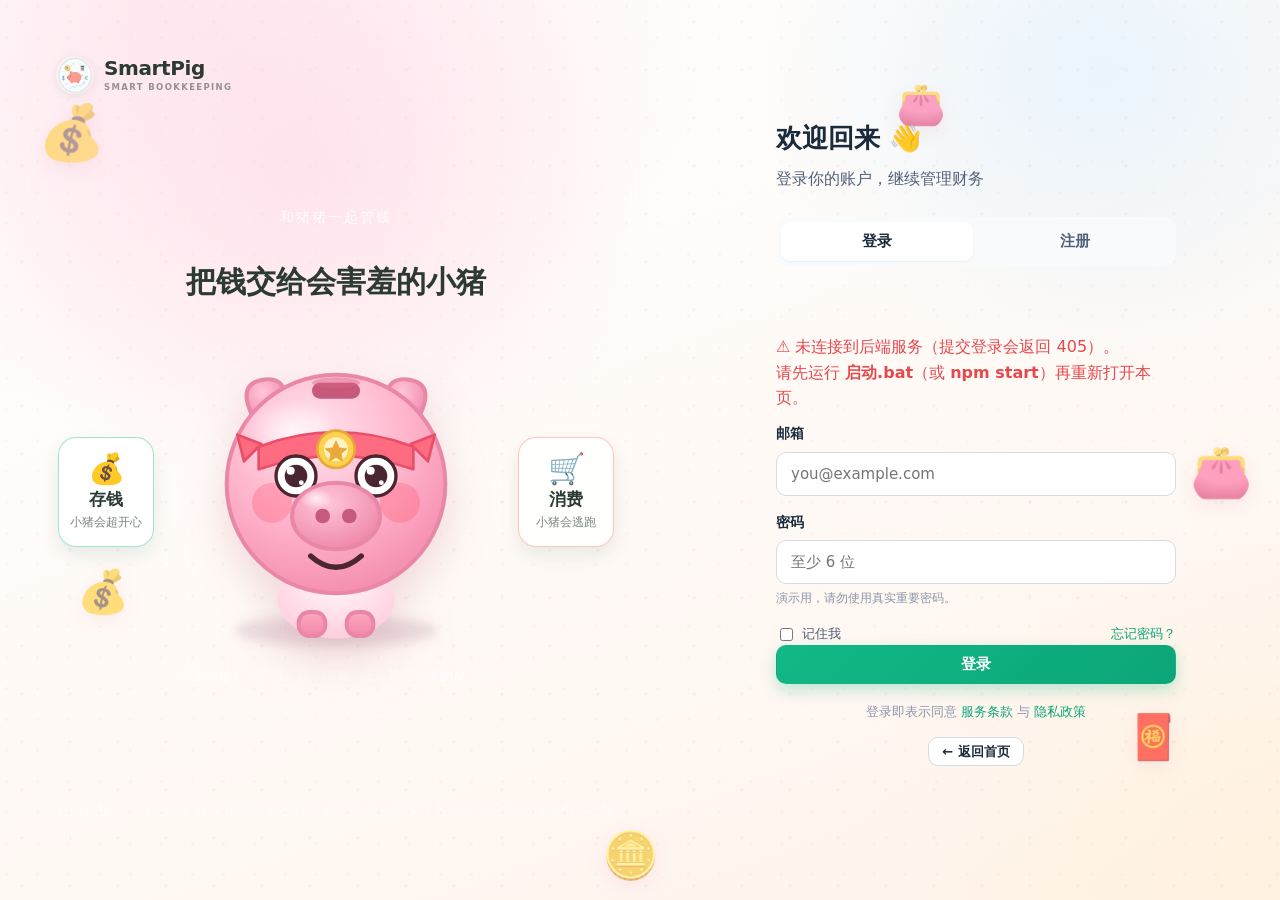
==== login.html @ 7a484589 "Deploy caiwu-ai static site (via API)" ====
<!DOCTYPE html>
<html lang="zh-CN">
<head>
  <meta charset="UTF-8" />
  <meta name="viewport" content="width=device-width, initial-scale=1.0" />
  <title>登录 / 注册 — SmartPig 智能记账</title>
  <meta name="description" content="登录或注册 SmartPig 智能记账（SMART BOOKKEEPING），开启智能记账与 AI 理财。" />
  <link rel="icon" type="image/png" sizes="32x32" href="assets/favicon-32.png" />
  <link rel="icon" type="image/png" sizes="64x64" href="assets/favicon-64.png" />
  <link rel="apple-touch-icon" href="assets/smartpig-mark-180.png" />
  <link rel="stylesheet" href="css/style.css" />
  <link rel="stylesheet" href="css/auth-piggy.css" />
  <link rel="stylesheet" href="css/brand.css" />
</head>
<body>
  <div class="auth-wrap">
    <!-- 全页财富装饰层：元宝 / 钱袋 / 金币 / 红包（纯装饰，左右栏共享，不分层） -->
    <div class="auth-deco" aria-hidden="true">
      <!-- 常驻（始终可见，更明显） -->
      <span class="deco-static" style="left:3%;  top:10%; font-size:54px">💰</span>
      <span class="deco-static" style="left:93%; top:48%; font-size:50px">👛</span>
      <span class="deco-static" style="left:47%; top:91%; font-size:46px">🪙</span>
      <span class="deco-static" style="left:88%; top:78%; font-size:44px">🧧</span>
      <span class="deco-static" style="left:6%;  top:62%; font-size:42px">💰</span>
      <span class="deco-static" style="left:70%; top:8%;  font-size:40px">👛</span>
      <!-- 漂浮 -->
      <span style="left:20%; top:40%; font-size:28px; animation-duration:10s; animation-delay:0s">🪙</span>
      <span style="left:80%; top:22%; font-size:30px; animation-duration:9s;  animation-delay:1.2s">💰</span>
      <span style="left:64%; top:60%; font-size:30px; animation-duration:12s; animation-delay:.4s">🧧</span>
      <span style="left:36%; top:14%; font-size:26px; animation-duration:11s; animation-delay:3s">👛</span>
      <span style="left:92%; top:30%; font-size:24px; animation-duration:9.5s;animation-delay:2.6s">💎</span>
      <span style="left:12%; top:30%; font-size:24px; animation-duration:13s; animation-delay:1.6s">✨</span>
      <span style="left:55%; top:80%; font-size:26px; animation-duration:10.5s;animation-delay:.8s">🪙</span>
      <span style="left:30%; top:50%; font-size:22px; animation-duration:12.5s;animation-delay:2.2s">⭐</span>
      <span style="left:58%; top:40%; font-size:22px; animation-duration:11.5s;animation-delay:1.8s">💰</span>
      <span style="left:84%; top:64%; font-size:24px; animation-duration:9.8s; animation-delay:3.2s">🪙</span>
      <span style="left:24%; top:84%; font-size:22px; animation-duration:10.2s;animation-delay:2.4s">👛</span>
      <span style="left:76%; top:90%; font-size:22px; animation-duration:11.2s;animation-delay:.6s">🧧</span>
    </div>
    <!-- 左侧品牌介绍 -->
    <aside class="auth-aside">
      <div>
        <a class="brand" href="index.html" style="text-decoration:none">
          <img class="brand-logo" src="assets/smartpig-mark.png" alt="" aria-hidden="true" />
          <span class="brand-stack">
            <span class="brand-name">SmartPig</span>
            <span class="brand-tag">SMART BOOKKEEPING</span>
          </span>
        </a>
      </div>
      <!-- 互动小猪储蓄罐场景 -->
      <div class="pig-scene" id="pigScene">
        <p class="pig-kicker">和猪猪一起管钱</p>
        <h2 class="pig-headline">把钱交给会害羞的小猪</h2>

        <div class="pig-stage">
          <!-- 存钱（左）：鼠标移上去小猪超开心 -->
          <button type="button" class="pig-trigger trigger-save" id="triggerSave" aria-label="模拟存钱：小猪会兴奋">
            <span class="trigger-emoji">💰</span>
            <span class="trigger-label">存钱</span>
            <span class="trigger-sub">小猪会超开心</span>
          </button>

          <!-- 小猪本体 -->
          <div class="pig-wrap">
            <div class="pig-bubble" id="pigBubble">戳戳我呀 👀</div>
            <div class="pig-sweat">💦</div>
            <div class="pig-float">
              <svg class="pig" viewBox="0 0 240 220" role="img" aria-label="储蓄罐小猪">
                <defs>
                  <radialGradient id="pigBody" cx="40%" cy="26%" r="80%">
                    <stop offset="0%" stop-color="#ffe3ed" />
                    <stop offset="55%" stop-color="#ffb3cb" />
                    <stop offset="100%" stop-color="#f389ab" />
                  </radialGradient>
                  <radialGradient id="pigSnout" cx="40%" cy="30%" r="85%">
                    <stop offset="0%" stop-color="#ffc6da" />
                    <stop offset="100%" stop-color="#ec7da1" />
                  </radialGradient>
                  <radialGradient id="pigEar" cx="40%" cy="30%" r="85%">
                    <stop offset="0%" stop-color="#ffc6da" />
                    <stop offset="100%" stop-color="#ec7da1" />
                  </radialGradient>
                  <radialGradient id="pigBelly" cx="50%" cy="35%" r="75%">
                    <stop offset="0%" stop-color="#fff5f9" />
                    <stop offset="100%" stop-color="#ffc8da" />
                  </radialGradient>
                  <linearGradient id="pigLeg" x1="0" y1="0" x2="0" y2="1">
                    <stop offset="0%" stop-color="#ffa6c0" />
                    <stop offset="100%" stop-color="#ef89a8" />
                  </linearGradient>
                  <radialGradient id="pigGloss" cx="50%" cy="50%" r="50%">
                    <stop offset="0%" stop-color="#ffffff" stop-opacity="0.75" />
                    <stop offset="100%" stop-color="#ffffff" stop-opacity="0" />
                  </radialGradient>
                  <filter id="pigGroundBlur" x="-50%" y="-50%" width="200%" height="200%">
                    <feGaussianBlur stdDeviation="4" />
                  </filter>
                </defs>

                <!-- 地面投影（白底用淡灰粉） -->
                <ellipse class="pig-ground" cx="120" cy="214" rx="76" ry="12" filter="url(#pigGroundBlur)" />

                <!-- 耳朵（头顶两侧小三角） -->
                <path class="pig-ear" d="M60 58 q-16 -28 4 -32 q22 -4 18 24 Z" />
                <path class="pig-ear" d="M180 58 q16 -28 -4 -32 q-22 -4 -18 24 Z" />

                <!-- 小身体（头部下方露出） -->
                <ellipse class="pig-belly" cx="120" cy="190" rx="44" ry="30" />
                <rect class="pig-leg" x="92" y="200" width="20" height="18" rx="8" />
                <rect class="pig-leg" x="128" y="200" width="20" height="18" rx="8" />

                <!-- 大头（占画面主体） -->
                <circle class="pig-body" cx="120" cy="104" r="82" />

                <!-- 球面高光（顶部柔光） -->
                <ellipse cx="86" cy="64" rx="36" ry="24" fill="url(#pigGloss)" />

                <!-- 英雄头带（原创元气小猪：借鉴"头带英雄"通用母题、用品牌珊瑚红，规避 IP 抄袭） -->
                <path class="pig-band" d="M62 76 q58 -22 116 0 l0 17 q-58 -20 -116 0 Z" />
                <path class="pig-band-tail" d="M64 74 l-18 -7 l5 20 Z" />
                <path class="pig-band-tail" d="M176 74 l18 -7 l-5 20 Z" />
                <circle class="pig-badge" cx="120" cy="78" r="14" />
                <circle class="pig-badge-in" cx="120" cy="78" r="9" />
                <path class="pig-badge-star" d="M120 71 l2.6 5.6 6 .7 -4.4 4.1 1.1 5.9 -5.3 -2.9 -5.3 2.9 1.1 -5.9 -4.4 -4.1 6 -.7 Z" />

                <!-- 投币口（头顶储蓄罐开口） -->
                <rect class="pig-slot" x="102" y="28" width="36" height="12" rx="6" />
                <ellipse cx="120" cy="28" rx="18" ry="4" fill="#d95f82" opacity="0.45" />

                <!-- 腮红 -->
                <circle class="pig-blush" cx="72" cy="118" r="15" />
                <circle class="pig-blush" cx="168" cy="118" r="15" />

                <!-- 眼睛：闲置 + 跟随鼠标（白眼球 + 可动瞳孔 + 高光） -->
                <g class="eye-follow">
                  <circle class="eye-white" cx="90" cy="98" r="15" />
                  <circle class="eye-white" cx="150" cy="98" r="15" />
                  <g class="pupil-g">
                    <circle class="pupil" cx="90" cy="98" r="8.5" />
                    <circle class="glint" cx="86" cy="94" r="3" />
                    <circle class="glint" cx="94" cy="103" r="1.8" />
                  </g>
                  <g class="pupil-g">
                    <circle class="pupil" cx="150" cy="98" r="8.5" />
                    <circle class="glint" cx="146" cy="94" r="3" />
                    <circle class="glint" cx="154" cy="103" r="1.8" />
                  </g>
                </g>
                <!-- 眼睛：开心（弯弯笑眼） -->
                <g class="eye-happy">
                  <path d="M76 102 q14 -20 28 0" />
                  <path d="M136 102 q14 -20 28 0" />
                </g>
                <!-- 眼睛：惊吓（瞪大 + 瞳孔 + 眉毛） -->
                <g class="eye-scared">
                  <circle cx="90" cy="98" r="16" />
                  <circle cx="150" cy="98" r="16" />
                  <circle class="pupil" cx="92" cy="100" r="8" />
                  <circle class="pupil" cx="152" cy="100" r="8" />
                  <circle class="glint" cx="88" cy="94" r="3.4" />
                  <circle class="glint" cx="148" cy="94" r="3.4" />
                  <path class="brow" d="M72 76 q18 -13 36 0" />
                  <path class="brow" d="M132 76 q18 -13 36 0" />
                </g>

                <!-- 猪鼻 -->
                <ellipse class="pig-snout" cx="120" cy="128" rx="33" ry="25" />
                <ellipse cx="105" cy="115" rx="12" ry="8" fill="url(#pigGloss)" />
                <circle class="pig-nostril" cx="110" cy="128" r="5.5" />
                <circle class="pig-nostril" cx="130" cy="128" r="5.5" />

                <!-- 嘴：微笑 -->
                <path class="mouth-smile" d="M101 158 q19 17 38 0" />
                <!-- 嘴：撇嘴（惊吓） -->
                <path class="mouth-frown" d="M101 168 q19 -17 38 0" />
              </svg>
            </div>
            <div class="pig-coin">🪙</div>
          </div>

          <!-- 消费（右）：鼠标移上去小猪想逃跑 -->
          <button type="button" class="pig-trigger trigger-spend" id="triggerSpend" aria-label="模拟消费：小猪会逃跑">
            <span class="trigger-emoji">🛒</span>
            <span class="trigger-label">消费</span>
            <span class="trigger-sub">小猪会逃跑</span>
          </button>
        </div>

        <p class="pig-tip">把鼠标移到「存钱」或「消费」上，看看小猪的反应～</p>
      </div>

      <div class="auth-quote" id="authQuote">演示环境：账号仅保存在本地浏览器（localStorage），不会上传服务器。</div>
    </aside>

    <!-- 右侧表单 -->
    <main class="auth-main">
      <div class="auth-card">
        <h1 id="formTitle">欢迎回来 👋</h1>
        <p class="sub" id="formSub">登录你的账户，继续管理财务</p>

        <div class="tabs" role="tablist">
          <button id="tabLogin" class="active" role="tab">登录</button>
          <button id="tabRegister" role="tab">注册</button>
        </div>

        <div class="error-msg" id="errMsg"></div>
        <div class="ok-msg" id="okMsg"></div>
        <div class="hint" id="connHint" style="margin-bottom:12px"></div>

        <form id="authForm" novalidate>
          <div class="field" id="nameField" style="display:none">
            <label for="name">昵称</label>
            <input type="text" id="name" placeholder="怎么称呼你？" autocomplete="name" />
          </div>
          <div class="field">
            <label for="email">邮箱</label>
            <input type="email" id="email" placeholder="you@example.com" autocomplete="email" required />
          </div>
          <div class="field">
            <label for="password">密码</label>
            <input type="password" id="password" placeholder="至少 6 位" autocomplete="current-password" required />
            <div class="hint" id="pwHint">演示用，请勿使用真实重要密码。</div>
          </div>
          <div class="form-foot" id="loginFoot">
            <label style="display:flex;align-items:center;gap:6px;font-size:13px;color:var(--text-2)">
              <input type="checkbox" id="remember" style="width:auto" /> 记住我
            </label>
            <a href="#" onclick="return false">忘记密码？</a>
          </div>
          <button type="submit" class="btn btn-primary btn-block" id="submitBtn">登录</button>
        </form>

        <p class="muted text-center" style="font-size:13px;margin-top:18px">
          登录即表示同意 <a href="#" onclick="return false">服务条款</a> 与 <a href="#" onclick="return false">隐私政策</a>
        </p>
        <p class="text-center" style="margin-top:14px">
          <a class="btn btn-ghost btn-sm" href="index.html">← 返回首页</a>
        </p>
      </div>
    </main>
  </div>

  <script src="js/config.js"></script>
  <script src="js/api-base.js"></script>
  <script src="js/auth.js"></script>
  <script>
    // 模式状态：login / register
    let mode = 'login';

    const tabLogin = document.getElementById('tabLogin');
    const tabRegister = document.getElementById('tabRegister');
    const formTitle = document.getElementById('formTitle');
    const formSub = document.getElementById('formSub');
    const nameField = document.getElementById('nameField');
    const submitBtn = document.getElementById('submitBtn');
    const loginFoot = document.getElementById('loginFoot');
    const pwHint = document.getElementById('pwHint');
    const errMsg = document.getElementById('errMsg');
    const okMsg = document.getElementById('okMsg');
    const authQuote = document.getElementById('authQuote');

    // 云模式提示
    if (window.CW_CONFIG && window.CW_CONFIG.SYNC_BACKEND) {
      authQuote.textContent = '后端已接入：账号与数据由服务器数据库存储，按账号隔离；若后端未启动会自动用本地模式。';
    }

    /* 启动即探测后端：先把「连没连上」说清楚，避免提交后才看到 405 */
    const connHint = document.getElementById('connHint');
    (async () => {
      if (!(window.CW_CONFIG && window.CW_CONFIG.SYNC_BACKEND) || !window.CWApiBase) {
        connHint.textContent = '本地模式：账号仅保存在本机浏览器。';
        return;
      }
      connHint.textContent = '正在连接后端服务…';
      const b = await window.CWApiBase.resolve();
      if (b === false) {
        connHint.innerHTML = '⚠️ 未连接到后端服务（提交登录会返回 405）。<br>请先运行 <b>启动.bat</b>（或 <b>npm start</b>）再重新打开本页。';
        connHint.style.color = '#e5484d';
      } else {
        const target = b || location.origin;
        const fromFile = location.protocol === 'file:';
        if (b && (fromFile || location.origin !== target)) {
          // 找到了后端，但当前页不是从后端同源打开的 → 引导（并可直接点开）正确入口
          const link = target + '/login.html';
          connHint.innerHTML = '✅ 后端已连接：' + target + '<br>当前页面不是从后端打开的，请使用：'
            + '<a href="' + link + '" style="font-weight:700;text-decoration:underline">' + link + '</a>';
        } else {
          connHint.textContent = '✅ 后端已连接：' + target + '　账号与账单存入服务器数据库，按账号隔离。';
        }
        connHint.style.color = '#0f9d76';
      }
    })();

    // 支持从 index.html#register 直接进入注册
    if (location.hash === '#register') setMode('register');

    function setMode(m) {
      mode = m;
      const isReg = m === 'register';
      tabLogin.classList.toggle('active', !isReg);
      tabRegister.classList.toggle('active', isReg);
      formTitle.textContent = isReg ? '创建你的账户 🚀' : '欢迎回来 👋';
      formSub.textContent = isReg ? '注册后即可使用全部智能记账功能' : '登录你的账户，继续管理财务';
      nameField.style.display = isReg ? 'block' : 'none';
      submitBtn.textContent = isReg ? '注册并进入' : '登录';
      loginFoot.style.display = isReg ? 'none' : 'flex';
      pwHint.textContent = isReg ? '至少 6 位，请勿使用真实重要密码' : '请勿使用真实重要密码';
      errMsg.textContent = ''; okMsg.textContent = '';
    }
    tabLogin.addEventListener('click', () => setMode('login'));
    tabRegister.addEventListener('click', () => setMode('register'));

    const emailRe = /^[^\s@]+@[^\s@]+\.[^\s@]+$/;
    const submitBtnEl = document.getElementById('submitBtn');

    document.getElementById('authForm').addEventListener('submit', async (e) => {
      e.preventDefault();
      errMsg.textContent = ''; okMsg.textContent = '';
      const name = document.getElementById('name').value.trim();
      const email = document.getElementById('email').value.trim();
      const password = document.getElementById('password').value;

      if (!emailRe.test(email)) { errMsg.textContent = '请输入有效的邮箱地址'; return; }
      if (password.length < 6) { errMsg.textContent = '密码至少 6 位'; return; }
      if (mode === 'register' && !name) { errMsg.textContent = '请填写昵称'; return; }

      submitBtnEl.disabled = true;
      try {
        let user;
        if (mode === 'register') {
          user = await Auth.register(email, name, password);
        } else {
          user = await Auth.login(email, password);
        }
        if (user && user.offline) {
          // 后端没启动时自动回落本地模式：不阻断使用，但要让用户知情
          okMsg.textContent = '后端未连接，已用本地模式登录（数据保存在本机浏览器）';
        } else {
          okMsg.textContent = mode === 'register' ? '注册成功，正在进入…' : '登录成功，正在进入…';
        }
        // 标记「刚登录成功」，供 dashboard 弹出激励窗（仅首次，刷新不重复）
        try { sessionStorage.setItem('cw_justLoggedIn', '1'); } catch (e) {}
        setTimeout(() => { location.href = 'dashboard.html'; }, 700);
      } catch (err) {
        errMsg.textContent = err.message || '操作失败，请重试';
        submitBtnEl.disabled = false;
      }
    });

    /* —— 互动小猪：存钱→兴奋 / 消费→逃跑 —— */
    (function () {
      const pigScene = document.getElementById('pigScene');
      const pigBubble = document.getElementById('pigBubble');
      const triggerSave = document.getElementById('triggerSave');
      const triggerSpend = document.getElementById('triggerSpend');
      if (!pigScene || !triggerSave || !triggerSpend) return;

      const BUBBLE = {
        idle: '戳戳我呀 👀',
        save: '好耶！钱又安全啦 💚',
        spend: '别花！捂住钱包 🛡️'
      };
      let pigState = 'idle';

      function setPig(state) {
        if (state === pigState) return;
        pigState = state;
        pigScene.classList.remove('is-save', 'is-spend');
        if (state === 'save') pigScene.classList.add('is-save');
        if (state === 'spend') pigScene.classList.add('is-spend');
        if (pigBubble) pigBubble.textContent = BUBBLE[state];
      }

      function bindTrigger(el, state) {
        el.addEventListener('pointerenter', () => setPig(state));
        el.addEventListener('pointerleave', () => setPig('idle'));
        el.addEventListener('focus', () => setPig(state));
        el.addEventListener('blur', () => setPig('idle'));
        // 触摸 / 点击切换，避免移动端没有 hover 导致状态卡住
        el.addEventListener('click', (e) => {
          e.preventDefault();
          setPig(pigState === state ? 'idle' : state);
        });
      }

      bindTrigger(triggerSave, 'save');
      bindTrigger(triggerSpend, 'spend');

      /* 眼睛跟随鼠标：瞳孔朝光标方向偏移（闲置态生效） */
      const pigWrap = pigScene.querySelector('.pig-wrap');
      const pupilGs = pigScene.querySelectorAll('.eye-follow .pupil-g');
      const EYE_MAX = 6; // 瞳孔最大偏移（SVG 单位）
      let eyeRAF = 0, eyeTarget = { x: 0, y: 0 };

      function updateEyes() {
        eyeRAF = 0;
        pupilGs.forEach(g => g.setAttribute('transform',
          'translate(' + eyeTarget.x.toFixed(2) + ' ' + eyeTarget.y.toFixed(2) + ')'));
      }
      function onMove(e) {
        if (pigState !== 'idle') return; // 兴奋/逃跑态隐藏跟随眼，无需计算
        const r = pigWrap.getBoundingClientRect();
        const cx = r.left + r.width / 2;
        const cy = r.top + r.height * 0.45; // 以眼睛高度为中心
        let dx = e.clientX - cx, dy = e.clientY - cy;
        const d = Math.hypot(dx, dy) || 1;
        eyeTarget.x = (dx / d) * EYE_MAX;
        eyeTarget.y = (dy / d) * EYE_MAX;
        if (!eyeRAF) eyeRAF = requestAnimationFrame(updateEyes);
      }
      function onLeave() {
        eyeTarget.x = 0; eyeTarget.y = 0;
        if (!eyeRAF) eyeRAF = requestAnimationFrame(updateEyes);
      }
      // 指针进入/离开存钱·消费时也把眼睛归位
      function recenter() { onLeave(); }
      document.addEventListener('mousemove', onMove, { passive: true });
      document.addEventListener('mouseout', (e) => { if (!e.relatedTarget) onLeave(); });
      window.addEventListener('blur', onLeave);
      triggerSave.addEventListener('pointerenter', recenter);
      triggerSpend.addEventListener('pointerenter', recenter);
    })();
  </script>
</body>
</html>
---- css/style.css ----
/* =========================================================
   财悟·AI财务助手 — 共享设计系统
   纯 CSS，无框架依赖。移动端优先 + 响应式栅格。
   ========================================================= */

:root {
  /* 品牌色 */
  --primary: #12b886;
  --primary-dark: #0ca678;
  --primary-soft: #e6f7f1;
  --accent: #4263eb;
  --accent-soft: #e7ecfe;

  /* 语义色（记账：收入绿 / 支出红，符合中文场景） */
  --income: #2f9e44;
  --income-soft: #e7f6ec;
  --expense: #e03131;
  --expense-soft: #fdeaea;
  --warning: #f08c00;

  /* 中性色 */
  --bg: #f4f6fa;
  --surface: #ffffff;
  --surface-2: #f8fafc;
  --text: #1a2b3c;
  --text-2: #51607a;
  --muted: #8a97ab;
  --border: #e4e9f0;
  --border-strong: #d3dbe6;

  /* 排版 */
  --font: "PingFang SC", "Microsoft YaHei", "Hiragino Sans GB", system-ui,
    -apple-system, "Segoe UI", Roboto, Helvetica, Arial, sans-serif;
  --radius: 14px;
  --radius-sm: 10px;
  --shadow-sm: 0 1px 2px rgba(16, 30, 54, 0.06);
  --shadow: 0 8px 24px rgba(16, 30, 54, 0.08);
  --shadow-lg: 0 18px 48px rgba(16, 30, 54, 0.14);
  --maxw: 1180px;
}

* { box-sizing: border-box; }

html, body {
  margin: 0;
  padding: 0;
  font-family: var(--font);
  color: var(--text);
  background: var(--bg);
  line-height: 1.6;
  -webkit-font-smoothing: antialiased;
}

a { color: var(--primary-dark); text-decoration: none; }
a:hover { text-decoration: underline; }

img { max-width: 100%; display: block; }

/* ---------- 布局容器 ---------- */
.container {
  width: 100%;
  max-width: var(--maxw);
  margin: 0 auto;
  padding: 0 20px;
}

.section { padding: 72px 0; }
.section-sm { padding: 48px 0; }

/* ---------- 文字工具 ---------- */
.text-center { text-align: center; }
.muted { color: var(--muted); }
.text-2 { color: var(--text-2); }
.income { color: var(--income); }
.expense { color: var(--expense); }
.h-bold { font-weight: 700; }

/* ---------- 按钮 ---------- */
.btn {
  display: inline-flex;
  align-items: center;
  justify-content: center;
  gap: 8px;
  border: 1px solid transparent;
  border-radius: var(--radius-sm);
  padding: 11px 20px;
  font-size: 15px;
  font-weight: 600;
  font-family: inherit;
  cursor: pointer;
  transition: transform .08s ease, box-shadow .2s ease, background .2s ease;
  text-decoration: none;
  line-height: 1;
}
.btn:hover { text-decoration: none; }
.btn:active { transform: translateY(1px); }
.btn-primary {
  background: linear-gradient(135deg, var(--primary), var(--primary-dark));
  color: #fff;
  box-shadow: 0 6px 16px rgba(18, 184, 134, .28);
}
.btn-primary:hover { box-shadow: 0 10px 22px rgba(18, 184, 134, .36); }
.btn-ghost {
  background: var(--surface);
  color: var(--text);
  border-color: var(--border-strong);
}
.btn-ghost:hover { background: var(--surface-2); }
.btn-accent { background: var(--accent); color: #fff; }
.btn-danger { background: var(--expense); color: #fff; }
.btn-block { width: 100%; }
.btn-sm { padding: 7px 13px; font-size: 13px; }

/* ---------- 徽标 / 标签 ---------- */
.badge {
  display: inline-flex;
  align-items: center;
  gap: 6px;
  padding: 4px 11px;
  border-radius: 999px;
  font-size: 12.5px;
  font-weight: 600;
  background: var(--primary-soft);
  color: var(--primary-dark);
}
.badge-accent { background: var(--accent-soft); color: var(--accent); }
.badge-soft { background: var(--surface-2); color: var(--text-2); }

/* ---------- 顶部导航（落地页/通用） ---------- */
.navbar {
  position: sticky;
  top: 0;
  z-index: 50;
  background: rgba(255, 255, 255, .85);
  backdrop-filter: saturate(180%) blur(12px);
  border-bottom: 1px solid var(--border);
}
.navbar .inner {
  display: flex;
  align-items: center;
  justify-content: space-between;
  height: 64px;
}
.brand {
  display: flex;
  align-items: center;
  gap: 10px;
  font-weight: 800;
  font-size: 18px;
  color: var(--text);
}
.brand .logo {
  width: 34px; height: 34px;
  border-radius: 10px;
  background: linear-gradient(135deg, var(--primary), var(--accent));
  display: grid; place-items: center;
  color: #fff; font-weight: 800; font-size: 18px;
}
.nav-links { display: flex; align-items: center; gap: 26px; }
.nav-links a { color: var(--text-2); font-weight: 500; }
.nav-links a:hover { color: var(--primary-dark); text-decoration: none; }
.nav-actions { display: flex; align-items: center; gap: 12px; }

/* 汉堡菜单（移动端） */
.nav-toggle {
  display: none;
  background: none; border: none; cursor: pointer;
  width: 42px; height: 42px;
  border-radius: 10px;
}
.nav-toggle span {
  display: block; width: 22px; height: 2px; background: var(--text);
  margin: 5px auto; border-radius: 2px; transition: .2s;
}

/* ---------- Hero ---------- */
.hero {
  position: relative;
  background:
    radial-gradient(1200px 600px at 80% -10%, rgba(66,99,235,.10), transparent 60%),
    radial-gradient(900px 500px at -10% 20%, rgba(18,184,134,.12), transparent 55%),
    var(--surface);
  overflow: hidden;
}
.hero-grid {
  display: grid;
  grid-template-columns: 1.1fr .9fr;
  gap: 48px;
  align-items: center;
}
.hero h1 {
  font-size: clamp(30px, 4.4vw, 52px);
  line-height: 1.14;
  margin: 18px 0 16px;
  letter-spacing: -0.5px;
}
.hero p.lead { font-size: 18px; color: var(--text-2); margin-bottom: 28px; }
.hero-cta { display: flex; gap: 14px; flex-wrap: wrap; }
.hero-stats {
  display: flex; gap: 28px; margin-top: 38px; flex-wrap: wrap;
}
.hero-stats .num { font-size: 26px; font-weight: 800; color: var(--text); }
.hero-stats .lbl { font-size: 13px; color: var(--muted); }

/* Hero 右侧卡片预览 */
.hero-card {
  background: var(--surface);
  border: 1px solid var(--border);
  border-radius: 20px;
  box-shadow: var(--shadow-lg);
  padding: 22px;
}
.hero-card .hc-head {
  display: flex; justify-content: space-between; align-items: center;
  margin-bottom: 16px;
}
.balance { font-size: 30px; font-weight: 800; }
.mini-row {
  display: flex; justify-content: space-between; align-items: center;
  padding: 11px 0; border-bottom: 1px dashed var(--border);
}
.mini-row:last-child { border-bottom: none; }
.mini-ico {
  width: 36px; height: 36px; border-radius: 10px; display: grid; place-items: center;
  font-size: 16px;
}
.bar { height: 8px; border-radius: 999px; background: var(--surface-2); overflow: hidden; }
.bar > i { display: block; height: 100%; border-radius: 999px;
  background: linear-gradient(90deg, var(--primary), var(--primary-dark)); }

/* ---------- 特性卡片 ---------- */
.section-title { font-size: clamp(24px, 3vw, 34px); margin: 0 0 10px; }
.section-sub { color: var(--text-2); margin: 0 auto 44px; max-width: 640px; }
.feature-grid {
  display: grid;
  grid-template-columns: repeat(auto-fit, minmax(240px, 1fr));
  gap: 22px;
}
.feature {
  background: var(--surface);
  border: 1px solid var(--border);
  border-radius: var(--radius);
  padding: 26px;
  box-shadow: var(--shadow-sm);
  transition: transform .15s ease, box-shadow .2s ease;
}
.feature:hover { transform: translateY(-4px); box-shadow: var(--shadow); }
.feature .ico {
  width: 48px; height: 48px; border-radius: 12px; display: grid; place-items: center;
  font-size: 22px; margin-bottom: 16px;
  background: var(--primary-soft); color: var(--primary-dark);
}
.feature h3 { margin: 0 0 8px; font-size: 18px; }
.feature p { margin: 0; color: var(--text-2); font-size: 14.5px; }

/* ---------- 步骤 / CTA ---------- */
.cta {
  background: linear-gradient(135deg, #0b3d2e, #0ca678 70%);
  color: #fff; border-radius: 22px; padding: 52px;
  text-align: center;
}
.cta h2 { font-size: clamp(24px, 3vw, 34px); margin: 0 0 12px; }
.cta p { color: rgba(255,255,255,.85); margin: 0 auto 26px; max-width: 560px; }
.cta .btn-ghost { background: rgba(255,255,255,.12); color: #fff; border-color: rgba(255,255,255,.3); }
.cta .btn-ghost:hover { background: rgba(255,255,255,.2); }

/* ---------- 页脚 ---------- */
.footer {
  border-top: 1px solid var(--border);
  padding: 40px 0; color: var(--muted); font-size: 14px;
}
.footer .inner { display: flex; justify-content: space-between; flex-wrap: wrap; gap: 16px; }

/* =========================================================
   认证页（登录/注册）
   ========================================================= */
.auth-wrap {
  min-height: 100dvh;
  display: grid;
  grid-template-columns: 1.05fr .95fr;
}
.auth-aside {
  background: linear-gradient(160deg, #0b3d2e, #0ca678 75%);
  color: #fff; padding: 56px;
  display: flex; flex-direction: column; justify-content: space-between;
}
.auth-aside .brand { color: #fff; }
.auth-aside h2 { font-size: 30px; line-height: 1.25; margin: 28px 0 14px; }
.auth-aside p { color: rgba(255,255,255,.85); max-width: 420px; }
.auth-aside ul { list-style: none; padding: 0; margin: 24px 0 0; }
.auth-aside li { display: flex; gap: 12px; align-items: flex-start; margin-bottom: 14px; color: rgba(255,255,255,.92); }
.auth-aside li .dot { width: 22px; height: 22px; border-radius: 50%; background: rgba(255,255,255,.18);
  display: grid; place-items: center; font-size: 12px; flex: 0 0 auto; margin-top: 2px; }
.auth-quote { font-size: 14px; color: rgba(255,255,255,.7); }

.auth-main { display: grid; place-items: center; padding: 40px 24px; }
.auth-card { width: 100%; max-width: 400px; }
.auth-card h1 { font-size: 26px; margin: 0 0 6px; }
.auth-card .sub { color: var(--text-2); margin: 0 0 26px; }
.tabs { display: flex; gap: 6px; background: var(--surface-2); padding: 5px; border-radius: 12px; margin-bottom: 24px; }
.tabs button {
  flex: 1; border: none; background: none; padding: 10px; border-radius: 9px;
  font-weight: 600; color: var(--text-2); cursor: pointer; font-family: inherit; font-size: 15px;
}
.tabs button.active { background: var(--surface); color: var(--text); box-shadow: var(--shadow-sm); }

/* ---------- 表单 ---------- */
.field { margin-bottom: 16px; }
.field label { display: block; font-size: 13.5px; font-weight: 600; margin-bottom: 7px; color: var(--text); }
.field input, .field select, .field textarea {
  width: 100%; padding: 12px 14px; font-size: 15px; font-family: inherit;
  border: 1px solid var(--border-strong); border-radius: var(--radius-sm);
  background: var(--surface); color: var(--text); transition: border .15s, box-shadow .15s;
}
.field input:focus, .field select:focus, .field textarea:focus {
  outline: none; border-color: var(--primary);
  box-shadow: 0 0 0 3px rgba(18,184,134,.15);
}
.field .hint { font-size: 12px; color: var(--muted); margin-top: 5px; }
.inline { display: flex; gap: 12px; }
.inline > * { flex: 1; }
.form-foot { display: flex; justify-content: space-between; align-items: center; font-size: 13px; margin-top: 6px; }

/* 段选择（收支类型） */
.seg { display: flex; gap: 8px; }
.seg button {
  flex: 1; padding: 10px; border-radius: var(--radius-sm);
  border: 1px solid var(--border-strong); background: var(--surface);
  font-weight: 600; cursor: pointer; font-family: inherit; color: var(--text-2);
}
.seg button.active.exp { background: var(--expense-soft); color: var(--expense); border-color: var(--expense); }
.seg button.active.inc { background: var(--income-soft); color: var(--income); border-color: var(--income); }

.error-msg { color: var(--expense); font-size: 13px; margin: -6px 0 12px; min-height: 16px; line-height: 1.6; white-space: pre-line; word-break: break-word; }
.ok-msg { color: var(--income); font-size: 13px; margin: -6px 0 12px; min-height: 16px; line-height: 1.6; white-space: pre-line; }

/* =========================================================
   仪表盘（应用内）
   ========================================================= */
.app-shell { display: block; min-height: 100dvh; }
.sidebar {
  background: #0e1726; color: #cbd5e1; padding: 22px 16px;
  display: flex; flex-direction: column; gap: 6px;
  position: sticky; top: 0; height: 100dvh;
}
.sidebar .brand { color: #fff; margin-bottom: 18px; }
.sidebar .s-logo {
  width: 34px; height: 34px; border-radius: 10px;
  background: linear-gradient(135deg, var(--primary), var(--accent));
  display: grid; place-items: center; color: #fff; font-weight: 800; font-size: 18px;
}
.nav-item {
  display: flex; align-items: center; gap: 12px;
  padding: 11px 13px; border-radius: 10px; color: #aebacb; cursor: pointer;
  font-weight: 500; border: none; background: none; width: 100%; text-align: left;
  font-family: inherit; font-size: 14.5px;
}
.nav-item:hover { background: rgba(255,255,255,.06); color: #fff; }
.nav-item.active { background: linear-gradient(135deg, var(--primary), var(--primary-dark)); color: #fff; }
.nav-item .ico { width: 20px; text-align: center; }
.sidebar .spacer { flex: 1; }
.sidebar .user-box {
  display: flex; align-items: center; gap: 10px; padding: 12px;
  border-top: 1px solid rgba(255,255,255,.08); margin-top: 8px;
}
.sidebar .avatar { width: 38px; height: 38px; border-radius: 50%;
  background: linear-gradient(135deg, var(--accent), var(--primary)); display: grid; place-items: center; color:#fff; font-weight:700; }
.sidebar .user-box .nm { font-size: 14px; color:#fff; }
.sidebar .user-box .em { font-size: 12px; color:#8493a8; }

/* —— 顶部导航（叠在 Hero 横幅上，贴近参考图） —— */
.topnav {
  position: sticky; top: 0; z-index: 30;
  display: flex; align-items: center; gap: 18px;
  padding: 12px 24px;
  background: linear-gradient(120deg, #0c3326 0%, #15463a 100%);
  color: #fff;
  box-shadow: 0 6px 20px rgba(12,51,38,.22);
}
.tn-left { display: flex; align-items: center; gap: 10px; }
.tn-nav { display: flex; align-items: center; gap: 4px; flex: 1; flex-wrap: nowrap; overflow-x: auto; scrollbar-width: none; -ms-overflow-style: none; }
.tn-nav::-webkit-scrollbar { display: none; }
.tn-right { display: flex; align-items: center; gap: 14px; }
.topnav .brand { color: #fff; }
.topnav .s-logo {
  width: 32px; height: 32px; border-radius: 9px;
  background: linear-gradient(135deg, #ffffff, #d6f3e3);
  display: grid; place-items: center; color: #0c3326; font-weight: 800; font-size: 17px;
}
.topnav .nav-item {
  color: rgba(255,255,255,.82); background: none; width: auto;
  padding: 8px 14px; border-radius: 999px; font-size: 14.5px; font-weight: 500;
  border: none; cursor: pointer; font-family: inherit;
  display: inline-flex; align-items: center; gap: 7px;
  white-space: nowrap; flex: 0 0 auto;
}
.topnav .nav-item .ico { width: auto; }
.topnav .nav-item:hover { background: rgba(255,255,255,.15); color: #fff; }
.topnav .nav-item.active { background: linear-gradient(135deg, #ffe49b, #ffc94d); color: #0c3326; font-weight: 700; box-shadow: 0 3px 10px rgba(0,0,0,.18); }
.topnav .nav-item.active:hover { background: linear-gradient(135deg, #ffe49b, #ffc94d); color: #0c3326; }
.topnav .badge-accent { background: rgba(255,255,255,.18); color: #fff; border-color: transparent; }
.topnav .btn-ghost { color: #fff; border-color: rgba(255,255,255,.35); }
.topnav .btn-ghost:hover { background: rgba(255,255,255,.15); }
.topnav .user-box { display: flex; align-items: center; gap: 10px; }
.topnav .avatar {
  width: 34px; height: 34px; border-radius: 50%;
  background: rgba(255,255,255,.22); color: #fff;
  display: grid; place-items: center; font-weight: 700; font-size: 14px;
}
.topnav .user-box .nm { color: #fff; font-size: 13.5px; font-weight: 600; }
.topnav .user-box .em { color: rgba(255,255,255,.7); font-size: 11.5px; }
.topnav .logout-btn {
  background: rgba(255,255,255,.12); color: #fff;
  padding: 7px 13px; border-radius: 999px; font-size: 13px; width: auto;
  display: inline-flex; align-items: center; gap: 6px; margin-left: 4px;
}
.topnav .logout-btn:hover { background: rgba(255,255,255,.26); }

/* —— 顶部导航：当前栏目名 —— */
.tn-sep { width: 1px; height: 22px; background: rgba(255,255,255,.28); margin: 0 2px; }
.tn-section-title { font-size: 16px; font-weight: 600; color: rgba(255,255,255,.92); white-space: nowrap; }

.main { display: flex; flex-direction: column; min-width: 0; }
.topbar {
  display: flex; align-items: center; justify-content: space-between;
  padding: 16px 24px; border-bottom: 1px solid var(--border); background: var(--surface);
  position: sticky; top: 0; z-index: 10;
}
.topbar h2 { margin: 0; font-size: 20px; }
.topbar .right { display: flex; align-items: center; gap: 12px; }
.page { padding: 24px; }
.page-head { display: flex; justify-content: space-between; align-items: center; margin-bottom: 22px; flex-wrap: wrap; gap: 12px; }
.page-head h3 { margin: 0; font-size: 22px; }
.page-head p { margin: 4px 0 0; color: var(--text-2); font-size: 14px; }

/* 概览卡片 */
.stat-grid { display: grid; grid-template-columns: repeat(auto-fit, minmax(220px, 1fr)); gap: 18px; margin-bottom: 22px; }
.stat {
  background: var(--surface); border: 1px solid var(--border); border-radius: var(--radius);
  padding: 20px; box-shadow: var(--shadow-sm);
}
.stat .lbl { color: var(--muted); font-size: 13px; }
.stat .val { font-size: 28px; font-weight: 800; margin: 6px 0 2px; }
.stat .trend { font-size: 13px; font-weight: 600; }
.stat .ico {
  width: 40px; height: 40px; border-radius: 11px; display: grid; place-items: center; font-size: 18px;
  float: right; background: var(--primary-soft); color: var(--primary-dark);
}

/* 卡片面板 */
.panel {
  background: var(--surface); border: 1px solid var(--border);
  border-radius: var(--radius); box-shadow: var(--shadow-sm); padding: 22px;
}
.panel + .panel { margin-top: 18px; }
.panel h4 { margin: 0 0 16px; font-size: 16px; }

/* 两栏布局 */
.grid-2 { display: grid; grid-template-columns: 1fr 1fr; gap: 18px; }
.grid-form-main { display: grid; grid-template-columns: 360px 1fr; gap: 18px; align-items: start; }

/* 表格 */
.table { width: 100%; border-collapse: collapse; font-size: 14.5px; }
.table th, .table td { padding: 12px 14px; text-align: left; border-bottom: 1px solid var(--border); }
.table th { color: var(--muted); font-weight: 600; font-size: 13px; background: var(--surface-2); }
.table tbody tr:hover { background: var(--surface-2); }
.table td .amt { font-weight: 700; }
.cat-pill { display: inline-flex; align-items: center; gap: 6px; padding: 3px 10px; border-radius: 999px;
  background: var(--surface-2); font-size: 12.5px; font-weight: 600; }

/* 列表（最近记录 / 目标） */
.list { display: flex; flex-direction: column; }
.list-item { display: flex; align-items: center; gap: 14px; padding: 13px 0; border-bottom: 1px solid var(--border); }
.list-item:last-child { border-bottom: none; }
.list-item .li-ico { width: 40px; height: 40px; border-radius: 11px; display: grid; place-items: center; font-size: 18px; flex: 0 0 auto; }
.list-item .li-main { flex: 1; min-width: 0; }
.list-item .li-title { font-weight: 600; font-size: 14.5px; }
.list-item .li-sub { font-size: 12.5px; color: var(--muted); }
.list-item .li-amt { font-weight: 800; font-size: 15px; }

/* 储蓄目标卡 */
.goal-card { border: 1px solid var(--border); border-radius: var(--radius-sm); padding: 16px; }
.goal-card .gc-top { display: flex; justify-content: space-between; align-items: center; margin-bottom: 12px; }
.goal-grid { display: grid; grid-template-columns: repeat(auto-fill, minmax(260px, 1fr)); gap: 16px; }

/* AI 洞察 */
.ai-card {
  background: linear-gradient(135deg, #0e1726, #15324a);
  color: #e7eef7; border-radius: var(--radius); padding: 24px; box-shadow: var(--shadow);
}
.ai-card h4 { color: #fff; margin: 0 0 6px; display: flex; align-items: center; gap: 8px; }
.ai-insight {
  background: rgba(255,255,255,.06); border: 1px solid rgba(255,255,255,.1);
  border-radius: 12px; padding: 14px 16px; margin-top: 12px; font-size: 14px; line-height: 1.7;
}
.ai-insight b { color: #6ee7b7; }
.ai-chat { margin-top: 18px; display: flex; gap: 10px; }
.ai-chat input { flex: 1; padding: 12px 14px; border-radius: 10px; border: 1px solid rgba(255,255,255,.18);
  background: rgba(255,255,255,.08); color: #fff; font-family: inherit; }
.ai-chat input::placeholder { color: rgba(255,255,255,.5); }
.ai-chat button { border: none; background: var(--primary); color: #fff; border-radius: 10px; padding: 0 18px; cursor: pointer; font-weight: 600; }

/* 空状态 */
.empty { text-align: center; color: var(--muted); padding: 36px 10px; }
.empty .em-ico { font-size: 34px; margin-bottom: 8px; }

/* 浮动按钮（移动端快捷记账） */
.fab {
  display: none; position: fixed; right: 20px; bottom: 20px; z-index: 40;
  width: 56px; height: 56px; border-radius: 50%; border: none; cursor: pointer;
  background: linear-gradient(135deg, var(--primary), var(--primary-dark));
  color: #fff; font-size: 26px; box-shadow: var(--shadow-lg);
}

/* 模态框 */
.modal-mask {
  display: none; position: fixed; inset: 0; background: rgba(10,20,35,.45);
  z-index: 100; align-items: center; justify-content: center; padding: 20px;
}
.modal-mask.show { display: flex; }
.modal {
  background: var(--surface); border-radius: 18px; width: 100%; max-width: 440px;
  padding: 26px; box-shadow: var(--shadow-lg); max-height: 90dvh; overflow: auto;
}
.modal .m-head { display: flex; justify-content: space-between; align-items: center; margin-bottom: 18px; }
.modal .m-head h3 { margin: 0; }
.modal .close { background: var(--surface-2); border: none; width: 34px; height: 34px; border-radius: 9px; cursor: pointer; font-size: 18px; color: var(--text-2); }

/* 移动端顶部菜单按钮（应用内） */
.app-menu-btn { display: none; background: var(--surface-2); border: 1px solid var(--border); width: 40px; height: 40px; border-radius: 10px; cursor: pointer; font-size: 18px; }

/* =========================================================
   响应式断点
   ========================================================= */
@media (max-width: 980px) {
  .hero-grid { grid-template-columns: 1fr; }
  .hero-card { max-width: 460px; }
  .auth-wrap { grid-template-columns: 1fr; }
  .auth-aside { display: none; }
  .grid-form-main { grid-template-columns: 1fr; }
  .grid-2 { grid-template-columns: 1fr; }
  .app-shell { grid-template-columns: 1fr; }
  .sidebar {
    position: fixed; left: 0; top: 0; z-index: 90; width: 250px;
    transform: translateX(-100%); transition: transform .25s ease;
  }
  .sidebar.open { transform: translateX(0); }
  .app-menu-btn { display: inline-flex; align-items: center; justify-content: center; }
  .fab { display: grid; place-items: center; bottom: 90px; }
  .nav-links { display: none; }
  .nav-toggle { display: block; }
}

@media (max-width: 980px) {
  /* 移动端：导航收起为汉堡，点击展开下拉 */
  .tn-nav { display: none; }
  .topnav.open .tn-nav {
    display: flex; flex-direction: column; align-items: stretch; gap: 6px;
    position: absolute; top: 100%; left: 0; right: 0;
    background: #15463a; padding: 12px 16px;
    box-shadow: 0 10px 24px rgba(0,0,0,.28); z-index: 40;
  }
  .topnav.open .nav-item { width: 100%; justify-content: flex-start; }
  .tn-user-meta { display: none; }
  .tn-right { gap: 10px; }
}

@media (max-width: 560px) {
  .section { padding: 56px 0; }
  .cta { padding: 36px 22px; }
  .auth-aside { padding: 40px 28px; }
  .stat .val { font-size: 24px; }
  .page { padding: 16px; }
  .inline { flex-direction: column; gap: 0; }
}

/* 可访问性：焦点可见 */
:focus-visible { outline: 2px solid var(--accent); outline-offset: 2px; }

/* =========================================================
   扩展样式：Toast / 聊天 / 食物 / 预算 / 图表 / AI预测
   ========================================================= */

/* ---------- Toast 提醒 ---------- */
.toast-wrap {
  position: fixed; bottom: 18px; left: 18px; z-index: 200;
  display: flex; flex-direction: column; gap: 10px; max-width: 340px;
}
.toast {
  background: var(--surface); border: 1px solid var(--border);
  border-left: 4px solid var(--primary); border-radius: 12px;
  padding: 13px 15px; box-shadow: var(--shadow-lg); font-size: 14px;
  animation: toastIn .25s ease; line-height: 1.5;
}
.toast.warn { border-left-color: var(--warning); }
.toast.danger { border-left-color: var(--expense); }
.toast.info { border-left-color: var(--accent); }
.toast.success { border-left-color: #2F9E44; }
.toast .t-title { font-weight: 700; margin-bottom: 2px; display: flex; align-items: center; gap: 6px; }
.toast .t-body { color: var(--text-2); }
@keyframes toastIn { from { opacity: 0; transform: translateX(20px); } to { opacity: 1; transform: none; } }

/* ---------- 食物明细 / 热量 ---------- */
.food-box { border: 1px dashed var(--border-strong); border-radius: var(--radius-sm); padding: 12px; background: var(--surface-2); }
.food-box .fb-head { display: flex; justify-content: space-between; align-items: center; margin-bottom: 8px; }
.food-box .fb-head .lbl { font-size: 13px; font-weight: 600; }
.food-tags { display: flex; flex-wrap: wrap; gap: 6px; margin-top: 8px; }
.food-tag {
  display: inline-flex; align-items: center; gap: 6px; padding: 4px 8px;
  background: var(--primary-soft); color: var(--primary-dark); border-radius: 999px; font-size: 12.5px; font-weight: 600;
}
.food-tag b { color: var(--expense); }
.calorie-tag {
  display: inline-flex; align-items: center; gap: 6px; padding: 5px 11px;
  background: linear-gradient(135deg, #fff4e6, #ffe8cc); color: #d9480f;
  border-radius: 999px; font-size: 13px; font-weight: 700;
}

/* ---------- 预算概览 ---------- */
.budget-row { margin-bottom: 14px; }
.budget-row .br-top { display: flex; justify-content: space-between; font-size: 13.5px; margin-bottom: 6px; }
.budget-row .br-top .nm { font-weight: 600; }
.budget-row .br-top .val { color: var(--text-2); }
.budget-row .br-bar { height: 9px; border-radius: 999px; background: var(--surface-2); overflow: hidden; }
.budget-row .br-bar > i { display: block; height: 100%; border-radius: 999px; background: linear-gradient(90deg, var(--primary), var(--primary-dark)); }
.budget-row.over .br-bar > i { background: linear-gradient(90deg, #ff922b, var(--expense)); }
.budget-row.over .val { color: var(--expense); font-weight: 700; }

/* ---------- 图表 ---------- */
.chart-grid { display: grid; grid-template-columns: 1fr 1fr; gap: 18px; }
.chart-box {
  background: var(--surface); border: 1px solid var(--border); border-radius: var(--radius);
  padding: 18px; box-shadow: var(--shadow-sm); min-height: 320px;
}
.chart-box h4 { margin: 0 0 12px; font-size: 16px; }
.chart { width: 100%; height: 280px; }
.chart-fallback { display: grid; place-items: center; height: 280px; color: var(--muted); text-align: center; font-size: 14px; }

/* ---------- AI 预测徽标 ---------- */
.ai-pred {
  background: linear-gradient(135deg, rgba(110,231,183,.12), rgba(66,99,235,.12));
  border: 1px solid rgba(110,231,183,.35); border-radius: 12px; padding: 14px 16px; margin-top: 14px;
}
.ai-pred .ap-title { font-weight: 700; font-size: 14px; display: flex; align-items: center; gap: 7px; margin-bottom: 8px; }
.ai-pred .ap-row { display: flex; gap: 18px; flex-wrap: wrap; font-size: 13.5px; margin-bottom: 8px; }
.ai-pred .ap-row .k { color: var(--muted); }
.ai-pred .ap-row .v { font-weight: 700; }
.ai-pred .ap-tip { font-size: 13px; color: var(--text-2); line-height: 1.6; }

/* ---------- AI 聊天智能体 ---------- */
.chat-box {
  background: var(--surface); border: 1px solid var(--border); border-radius: var(--radius);
  box-shadow: var(--shadow-sm); display: flex; flex-direction: column; height: 460px; overflow: hidden;
}
.chat-log { flex: 1; overflow-y: auto; padding: 18px; display: flex; flex-direction: column; gap: 14px; background: var(--surface-2); }
.msg { display: flex; gap: 10px; max-width: 85%; }
.msg .avatar { width: 34px; height: 34px; border-radius: 50%; flex: 0 0 auto; display: grid; place-items: center; font-size: 16px; }
.msg .bubble { padding: 11px 14px; border-radius: 14px; font-size: 14.5px; line-height: 1.65; }
.msg.ai { align-self: flex-start; }
.msg.ai .avatar { background: linear-gradient(135deg, var(--primary), var(--accent)); color: #fff; }
.msg.ai .bubble { background: var(--surface); border: 1px solid var(--border); border-top-left-radius: 4px; }
.msg.user { align-self: flex-end; flex-direction: row-reverse; }
.msg.user .avatar { background: var(--accent); color: #fff; }
.msg.user .bubble { background: linear-gradient(135deg, var(--accent), #5c7cfa); color: #fff; border-top-right-radius: 4px; }
.msg .bubble b { color: var(--primary-dark); }
.msg.user .bubble b { color: #fff; }
.chat-input { display: flex; gap: 10px; padding: 14px; border-top: 1px solid var(--border); background: var(--surface); }
.chat-input input { flex: 1; padding: 12px 14px; border: 1px solid var(--border-strong); border-radius: 10px; font-family: inherit; font-size: 14.5px; }
.chat-input input:focus { outline: none; border-color: var(--primary); box-shadow: 0 0 0 3px rgba(18,184,134,.15); }
.chat-input button { border: none; background: var(--primary); color: #fff; border-radius: 10px; padding: 0 20px; font-weight: 600; cursor: pointer; }
.chat-quick { display: flex; flex-wrap: wrap; gap: 8px; padding: 0 14px 14px; background: var(--surface); }
.chat-quick button {
  border: 1px solid var(--border-strong); background: var(--surface-2); border-radius: 999px;
  padding: 6px 13px; font-size: 12.5px; cursor: pointer; color: var(--text-2); font-family: inherit;
}
.chat-quick button:hover { border-color: var(--primary); color: var(--primary-dark); }
.api-note { font-size: 12.5px; color: var(--muted); margin-top: 10px; }
.api-note code { background: var(--surface-2); padding: 1px 6px; border-radius: 5px; }

/* 大模型不可用时的降级说明（气泡内小字） */
.ai-fallback-note { font-size: 12px; color: #8A6D3B; background: #FDF6E3; border-left: 3px solid #E0A800;
  border-radius: 6px; padding: 7px 9px; margin-bottom: 8px; line-height: 1.6; }

/* AI 通道状态条 */
.ai-status-bar { display: flex; align-items: center; gap: 10px; flex-wrap: wrap;
  background: var(--surface); border: 1px solid var(--border); border-radius: 12px;
  padding: 10px 14px; margin-bottom: 16px; font-size: 13px; }
.ai-dot { width: 8px; height: 8px; border-radius: 50%; background: #C9C4B8; flex: 0 0 auto; }
.ai-dot.ok { background: #2F9E44; box-shadow: 0 0 0 3px rgba(47,158,68,.15); }
.ai-dot.warn { background: #E0A800; box-shadow: 0 0 0 3px rgba(224,168,0,.15); }
.ai-dot.idle { background: #A8A29A; }
.ai-status-text { flex: 1 1 auto; color: var(--text-2); min-width: 180px; }
.ai-status-text b { color: var(--text); }
@media (max-width: 560px) {
  .ai-status-bar { font-size: 12.5px; }
  .ai-status-text { min-width: 100%; order: 3; }
}

/* 模型不可用时的修复引导卡 */
.ai-fix-card { background: #FFFBF0; border: 1px solid #F2DFB4; border-left: 4px solid #E0A800;
  border-radius: 12px; padding: 16px 18px; margin-bottom: 18px; font-size: 13.5px; color: #6B5A2E; }
.ai-fix-card h5 { margin: 0 0 8px; font-size: 15px; color: #8A6D3B; }
.ai-fix-card p { margin: 0 0 10px; line-height: 1.75; }
.ai-fix-card ol { margin: 0 0 10px; padding-left: 20px; }
.ai-fix-card li { margin-bottom: 6px; line-height: 1.7; }
.ai-fix-card code { background: rgba(224,168,0,.14); padding: 1px 6px; border-radius: 5px; font-size: 12.5px; }
.ai-fix-card a { color: #B07A00; font-weight: 600; text-decoration: underline; }
.ai-fix-tip { background: rgba(224,168,0,.10); border-radius: 8px; padding: 9px 11px; font-size: 12.5px; }
.ai-fix-foot { margin: 0 !important; font-size: 12.5px; color: #8A7B55; }

/* ============ 自定义标签 / 智能分类提示 ============ */
.cat-hint { font-size: 12.5px; color: var(--primary-dark); margin-top: 6px; min-height: 16px; }
.cat-hint b { color: var(--primary); }
.tag-suggest { margin-top: 8px; font-size: 12.5px; color: var(--muted); display: flex; flex-wrap: wrap; gap: 6px; align-items: center; }
.tag-suggest > span { margin-right: 2px; }
.ts-chip { border: 1px solid var(--border-strong); background: var(--surface-2); color: var(--text-2);
  border-radius: 999px; padding: 3px 10px; cursor: pointer; font-size: 12px; font-family: inherit; }
.ts-chip:hover { border-color: var(--primary); color: var(--primary-dark); }
.tag-list { display: flex; flex-wrap: wrap; gap: 6px; margin-top: 6px; }
.tag-list .tg { background: var(--primary-soft); color: var(--primary-dark); border-radius: 6px;
  padding: 2px 8px; font-size: 12px; }
.tag-list .tg::before { content: '#'; opacity: .6; }

/* ============ 导出 ============ */
.modal-lg { max-width: 760px; }
.table-scroll { max-height: 320px; overflow: auto; border: 1px solid var(--border); border-radius: 12px; }
.exp-summary { display: flex; gap: 12px; flex-wrap: wrap; margin-bottom: 14px; }
.exp-summary .es { background: var(--surface-2); border: 1px solid var(--border); border-radius: 12px;
  padding: 10px 14px; flex: 1; min-width: 120px; }
.exp-summary .es .k { font-size: 12px; color: var(--muted); }
.exp-summary .es .v { font-size: 18px; font-weight: 700; margin-top: 2px; }
.exp-preview-title { font-size: 13px; color: var(--text-2); margin-bottom: 8px; font-weight: 600; }

/* ============ 语音记账 ============ */
.voice-stage { display: flex; flex-direction: column; align-items: center; gap: 16px; padding: 18px 0 8px; }
.mic-btn { width: 96px; height: 96px; border-radius: 50%; border: none; cursor: pointer;
  background: radial-gradient(circle at 30% 30%, var(--primary), var(--primary-dark));
  color: #fff; font-size: 38px; display: flex; align-items: center; justify-content: center;
  box-shadow: 0 10px 30px rgba(66,99,235,.35); transition: transform .15s; }
.mic-btn:hover { transform: scale(1.05); }
.mic-btn.listening { animation: pulse 1.2s infinite; background: radial-gradient(circle at 30% 30%, #ff6b6b, #e03131); }
@keyframes pulse { 0%{box-shadow:0 0 0 0 rgba(224,49,49,.45)} 70%{box-shadow:0 0 0 22px rgba(224,49,49,0)} 100%{box-shadow:0 0 0 0 rgba(224,49,49,0)} }
.voice-status { font-size: 14px; color: var(--text-2); }
.voice-transcript { background: var(--surface-2); border-radius: 12px; padding: 12px 14px; font-size: 14px; margin-bottom: 12px; }
.voice-transcript b { color: var(--primary-dark); }
.voice-manual { display: flex; gap: 10px; margin-bottom: 6px; }
.voice-manual input { flex: 1; padding: 10px 12px; border: 1px solid var(--border-strong); border-radius: 10px; font-family: inherit; font-size: 14px; }
.voice-parsed { display: grid; grid-template-columns: 1fr 1fr; gap: 10px; margin-bottom: 12px; }
.voice-parsed .vp { background: var(--surface-2); border: 1px solid var(--border); border-radius: 10px; padding: 10px 12px; }
.voice-parsed .vp .k { font-size: 12px; color: var(--muted); }
.voice-parsed .vp .v { font-size: 16px; font-weight: 700; margin-top: 2px; }

/* ============ 小票识别 ============ */
.receipt-upload { display: flex; align-items: center; gap: 12px; padding: 18px; border: 2px dashed var(--border-strong);
  border-radius: 14px; justify-content: center; margin-bottom: 14px; }
.receipt-preview { text-align: center; margin-bottom: 14px; }
.receipt-preview img { max-width: 100%; max-height: 280px; border-radius: 12px; border: 1px solid var(--border); }
.receipt-recog { background: var(--primary-soft); border-radius: 10px; padding: 10px 12px; font-size: 12.5px;
  color: var(--primary-dark); margin-bottom: 12px; }

/* —— 小票识别：通道标签 / 进度 / 候选金额 / 原文 —— */
.receipt-recog .rc-src { font-size: 11.5px; font-weight: 600; opacity: .78; margin-bottom: 6px;
  letter-spacing: .2px; }
.receipt-recog .rc-progress { height: 6px; border-radius: 999px; background: rgba(66,99,235,.16);
  overflow: hidden; margin: 8px 0 6px; }
.receipt-recog .rc-progress i { display: block; height: 100%; width: 2%; border-radius: 999px;
  background: var(--primary); transition: width .25s ease; }
.receipt-recog .rc-progress-tip { font-size: 11.5px; opacity: .75; }
.receipt-recog .rc-cand-row { display: flex; flex-wrap: wrap; align-items: center; gap: 6px; margin-top: 8px; }
.receipt-recog .rc-cand-tip { font-size: 11.5px; opacity: .75; }
.receipt-recog .rc-cand { border: 1px solid var(--primary); background: transparent; color: var(--primary);
  border-radius: 999px; padding: 3px 10px; font-size: 12px; cursor: pointer; font-family: inherit; }
.receipt-recog .rc-cand:hover, .receipt-recog .rc-cand.active { background: var(--primary); color: #fff; }
.receipt-recog .rc-raw { margin-top: 8px; }
.receipt-recog .rc-raw summary { cursor: pointer; font-size: 11.5px; opacity: .8; }
.receipt-recog .rc-raw pre { margin: 6px 0 0; max-height: 150px; overflow: auto; white-space: pre-wrap;
  word-break: break-all; background: var(--surface); border: 1px solid var(--border);
  border-radius: 8px; padding: 8px; font-size: 11.5px; color: var(--text-2); line-height: 1.5; }

/* ============ 消费排行 / 月度对比 ============ */
.subtabs { display: flex; gap: 8px; flex-wrap: wrap; margin-bottom: 16px; }
.subtab { border: 1px solid var(--border-strong); background: var(--surface); border-radius: 999px;
  padding: 8px 16px; cursor: pointer; font-size: 13.5px; font-family: inherit; color: var(--text-2); }
.subtab.active { background: var(--primary); color: #fff; border-color: var(--primary); }
.rank-grid { display: grid; grid-template-columns: 1fr 1fr; gap: 18px; }
.compare-grid { display: grid; grid-template-columns: 1fr 1fr; gap: 18px; }
.compare-selects { display: flex; gap: 12px; flex-wrap: wrap; margin-bottom: 14px; }
.compare-card { background: var(--surface-2); border: 1px solid var(--border); border-radius: 12px; padding: 14px; }
.compare-card .cc-top { font-weight: 700; margin-bottom: 8px; }
.delta-up { color: var(--income); } .delta-down { color: var(--expense); }

/* ============ 财务健康分 ============ */
.health-hero { display: flex; gap: 22px; align-items: center; flex-wrap: wrap;
  background: linear-gradient(135deg, var(--primary-soft), var(--surface)); border: 1px solid var(--border);
  border-radius: 18px; padding: 22px; margin-bottom: 18px; }
.health-ring { position: relative; width: 140px; height: 140px; flex: 0 0 auto; }
.health-ring svg { transform: rotate(-90deg); }
.health-ring .hr-num { position: absolute; inset: 0; display: flex; flex-direction: column;
  align-items: center; justify-content: center; }
.health-ring .hr-num b { font-size: 40px; line-height: 1; }
.health-ring .hr-num span { font-size: 12px; color: var(--muted); margin-top: 4px; }
.health-meta { flex: 1; min-width: 220px; }
.health-meta h3 { margin: 0 0 6px; }
.health-meta .grade { display: inline-block; background: var(--primary); color: #fff; border-radius: 8px;
  padding: 3px 12px; font-weight: 700; font-size: 13px; margin-bottom: 8px; }
.health-dims { display: grid; grid-template-columns: repeat(auto-fit, minmax(140px,1fr)); gap: 12px; }
.dim-card { background: var(--surface-2); border: 1px solid var(--border); border-radius: 12px; padding: 12px; }
.dim-card .dn { font-size: 13px; color: var(--text-2); }
.dim-card .dv { font-size: 22px; font-weight: 700; margin: 4px 0; }
.dim-card .dbar { height: 7px; border-radius: 999px; background: var(--surface); overflow: hidden; }
.dim-card .dbar > i { display: block; height: 100%; border-radius: 999px; }
.report-card { background: var(--surface); border: 1px solid var(--border); border-radius: 16px; padding: 18px; }
.report-card h4 { margin: 0 0 12px; }
.report-item { display: flex; gap: 12px; padding: 12px 0; border-bottom: 1px dashed var(--border); }
.report-item:last-child { border-bottom: none; }
.report-item .ri-ico { font-size: 20px; flex: 0 0 auto; }
.report-item .ri-body .rt { font-weight: 600; margin-bottom: 3px; }
.report-item .ri-body .rb { font-size: 13px; color: var(--text-2); line-height: 1.6; }

/* ---------- AI 六大能力：资产配置 / 风险 / 报告 ---------- */
.alloc-legend { display: flex; flex-direction: column; gap: 10px; }
.alloc-legend .al-row { display: flex; align-items: center; gap: 10px; font-size: 13.5px; }
.alloc-legend .al-row .dot { width: 10px; height: 10px; border-radius: 50%; flex: 0 0 auto; }
.alloc-legend .al-row .al-n { flex: 1; color: var(--text); }
.alloc-legend .al-row b { color: var(--text); }
.alloc-legend .al-row .al-a { color: var(--text-2); font-size: 12.5px; min-width: 88px; text-align: right; }

.risk-item { display: flex; gap: 12px; padding: 14px; border-radius: 12px; border: 1px solid var(--border); border-left-width: 4px; margin-bottom: 12px; background: var(--surface); }
.risk-item:last-child { margin-bottom: 0; }
.risk-item .ri-ico { font-size: 20px; flex: 0 0 auto; }
.risk-item .ri-body .rt { font-weight: 600; margin-bottom: 4px; display: flex; align-items: center; gap: 8px; flex-wrap: wrap; }
.risk-item .ri-body .rb { font-size: 13px; color: var(--text-2); line-height: 1.6; }
.risk-item.sev-high { border-left-color: var(--expense); background: var(--expense-soft); }
.risk-item.sev-medium { border-left-color: #f08c00; background: #fff8ec; }
.risk-item.sev-low { border-left-color: var(--primary); background: var(--primary-soft, #f0f4ff); }
.risk-item.sev-ok { border-left-color: var(--income); background: var(--income-soft); }
.sev { display: inline-block; padding: 1px 8px; border-radius: 999px; font-size: 11.5px; font-weight: 700; }
.sev.sev-high { background: var(--expense); color: #fff; }
.sev.sev-medium { background: #f08c00; color: #fff; }
.sev.sev-low { background: var(--primary); color: #fff; }
.sev.sev-ok { background: var(--income); color: #fff; }

.report-body { margin-top: 8px; }
.report-section { padding: 12px 0; border-bottom: 1px dashed var(--border); }
.report-section:last-child { border-bottom: none; }
.report-section h5 { margin: 0 0 6px; font-size: 14.5px; color: var(--text); }
.report-section p { margin: 0; font-size: 13.5px; line-height: 1.8; color: var(--text-2); }
.report-section p b { color: var(--text); }

@media (max-width: 560px) {
  .alloc-legend .al-row .al-a { min-width: 70px; }
}

/* ============ 减少动画偏好 ============ */
@media (prefers-reduced-motion: reduce) {
  * { transition: none !important; }
}

/* 移动端：图表单栏、聊天高度自适应 */
@media (max-width: 980px) {
  .chart-grid { grid-template-columns: 1fr; }
  .rank-grid { grid-template-columns: 1fr; }
  .compare-grid { grid-template-columns: 1fr; }
  .voice-parsed { grid-template-columns: 1fr; }
  .health-hero { flex-direction: column; text-align: center; }
}
@media (max-width: 560px) {
  .chart-box { min-height: 260px; }
  .chat-box { height: 70dvh; }
  .health-dims { grid-template-columns: 1fr 1fr; }
}

/* =========================================================
   AI 预警中心 / 异常消费 / 月度报告 新增样式
   ========================================================= */

/* 首页醒目预警横幅 */
.alert-banner {
  display: flex; align-items: center; gap: 14px;
  padding: 16px 18px; border-radius: 14px; margin-bottom: 18px;
  border: 1px solid var(--border); border-left-width: 5px;
  background: var(--surface); box-shadow: 0 6px 20px rgba(18,184,136,.08);
}
.alert-banner.sev-high { border-left-color: #f0a500; background: linear-gradient(100deg, #fff, #fff6e0); }
.alert-banner.sev-medium { border-left-color: var(--warning); background: linear-gradient(100deg, #fff, #fff8ec); }
.alert-banner.sev-high.pulse { animation: abPulse 1.6s ease-in-out infinite; }
@keyframes abPulse {
  0%,100% { box-shadow: 0 0 0 0 rgba(240,165,0,.30); }
  50% { box-shadow: 0 0 0 8px rgba(240,165,0,0); }
}
.ab-ico { font-size: 26px; flex: 0 0 auto; }
.ab-body { flex: 1; min-width: 0; }
.ab-title { font-weight: 700; font-size: 15px; color: var(--text); margin-bottom: 8px; }
.ab-title b { color: #c97f00; }
.ab-list { display: flex; gap: 8px; flex-wrap: wrap; }
.ab-chip { font-size: 12.5px; padding: 3px 10px; border-radius: 999px; border: 1px solid; }
.ab-chip.sev-high { color: #c97f00; background: #fff; border-color: #f0a500; }
.ab-chip.sev-medium { color: var(--warning); background: #fff; border-color: #f3c98b; }
.ab-more { font-size: 12.5px; padding: 3px 8px; border-radius: 999px; background: var(--surface-2); color: var(--text-2); }
.ab-btn, .rr-btn {
  flex: 0 0 auto; border: none; cursor: pointer; font-weight: 600; font-size: 13.5px;
  padding: 9px 16px; border-radius: 10px; background: var(--text); color: #fff;
}
.ab-btn:hover, .rr-btn:hover { opacity: .9; }

/* 首页：报告已生成提示 */
.report-ready {
  display: flex; align-items: center; gap: 14px; padding: 14px 18px; border-radius: 14px;
  margin-bottom: 18px; background: linear-gradient(100deg, #fff, var(--primary-soft));
  border: 1px solid #b8e6d6; border-left-width: 5px; border-left-color: var(--primary);
}
.rr-ico { font-size: 24px; }
.rr-body { flex: 1; min-width: 0; }
.rr-title { font-weight: 700; font-size: 14.5px; }
.rr-sub { font-size: 12.5px; color: var(--text-2); margin-top: 3px; }
.rr-btn { background: var(--primary); }

/* 首页数据卡：冲击力对比行 */
.impact-card {
  display: flex; align-items: center; gap: 12px; padding: 14px 18px; border-radius: 14px;
  margin-bottom: 18px; font-size: 14.5px; line-height: 1.6;
  border: 1px solid #e9ddbf; border-left-width: 5px; border-left-color: #f0a500;
  background: linear-gradient(100deg, #fff, #fff8e6);
  box-shadow: 0 6px 20px rgba(240,165,0,.08);
}
.impact-card .ic-emo { font-size: 24px; flex: 0 0 auto; line-height: 1; }
.impact-card b { font-size: 16px; color: #b9790a; }
.impact-card .ic-sub { display: block; font-size: 12.5px; color: var(--text-2); margin-top: 4px; }
.impact-card.tone-safe { border-left-color: var(--primary); background: linear-gradient(100deg, #fff, var(--primary-soft)); }
.impact-card.tone-safe b { color: var(--primary); }

/* 导航角标 */
.nav-badge {
  display: inline-flex; align-items: center; justify-content: center;
  min-width: 18px; height: 18px; padding: 0 5px; margin-left: 6px;
  font-size: 11px; font-weight: 700; border-radius: 999px;
  background: #f7b500; color: #4a3500; line-height: 1;
}

/* 预警页：防诈骗说明卡 */
.fraud-card {
  background: linear-gradient(120deg, #fff, #fdeaea); border: 1px solid #f3c9c9;
  border-radius: 14px; padding: 16px 18px; margin-bottom: 18px;
}
.fc-head { font-weight: 700; font-size: 15px; color: var(--expense); margin-bottom: 10px; }
.fc-list { margin: 0; padding-left: 18px; }
.fc-list li { font-size: 13.5px; color: var(--text-2); line-height: 1.9; }

/* 预警列表 */
.alert-list { margin-top: 14px; }
.alert-item {
  display: flex; gap: 12px; padding: 14px; border-radius: 12px; margin-bottom: 12px;
  border: 1px solid var(--border); border-left-width: 4px; background: var(--surface);
}
.alert-item.sev-high { border-left-color: var(--expense); background: var(--expense-soft); }
.alert-item.sev-medium { border-left-color: var(--warning); background: #fff8ec; }
.alert-item.sev-low { border-left-color: var(--accent); background: var(--accent-soft); }
.ai-ico { font-size: 22px; flex: 0 0 auto; }
.ai-body { flex: 1; min-width: 0; }
.ai-row { display: flex; align-items: center; gap: 8px; flex-wrap: wrap; font-weight: 600; margin-bottom: 4px; }
.ai-desc { font-size: 13px; color: var(--text-2); line-height: 1.6; }
.ai-time { font-size: 12px; color: var(--muted); margin-top: 6px; }
.ai-actions { flex: 0 0 auto; align-self: center; }
.sev-badge { font-size: 11.5px; font-weight: 700; padding: 2px 9px; border-radius: 999px; }
.sev-badge.sev-high { background: var(--expense); color: #fff; }
.sev-badge.sev-medium { background: var(--warning); color: #fff; }
.sev-badge.sev-low { background: var(--accent); color: #fff; }
.fraud-tag {
  font-size: 11px; font-weight: 700; padding: 2px 8px; border-radius: 6px;
  background: var(--expense); color: #fff; letter-spacing: .04em;
}

/* 记账弹窗：实时异常拦截红块 */
.tx-alert {
  border-radius: 12px; padding: 14px; margin-bottom: 14px;
  border: 1px solid var(--expense); background: var(--expense-soft);
}
.tx-alert.sev-high { box-shadow: 0 0 0 3px rgba(224,49,49,.12); }
.tx-alert.sev-medium { border-color: #f3c98b; background: #fff8ec; }
.tx-alert.pulse { animation: abPulse 1.6s ease-in-out infinite; }
.txa-head { font-weight: 700; color: var(--expense); font-size: 14.5px; margin-bottom: 10px; }
.tx-alert.sev-medium .txa-head { color: var(--warning); }
.txa-item { display: flex; gap: 10px; margin-bottom: 8px; }
.txa-item:last-of-type { margin-bottom: 0; }
.txa-ico { font-size: 18px; flex: 0 0 auto; }
.txa-t { font-weight: 600; font-size: 13.5px; color: var(--text); }
.txa-d { font-size: 12.5px; color: var(--text-2); line-height: 1.55; margin-top: 2px; }
.txa-confirm {
  display: flex; align-items: center; gap: 8px; margin-top: 12px;
  font-size: 13px; font-weight: 600; color: var(--text); cursor: pointer;
  padding: 10px 12px; border-radius: 10px; background: #fff; border: 1px solid var(--expense);
}
.txa-confirm input { width: 16px; height: 16px; accent-color: var(--expense); }

/* 报表设置 */
.report-settings {
  margin: 14px 0; padding: 16px; border-radius: 12px;
  background: var(--surface-2); border: 1px dashed var(--border-strong);
}
.rs-row { display: flex; align-items: center; gap: 10px; flex-wrap: wrap; margin-bottom: 12px; font-size: 14px; }
.rs-row:last-of-type { margin-bottom: 0; }
.rs-switch, .rs-check { display: inline-flex; align-items: center; gap: 7px; cursor: pointer; }
.rs-switch input, .rs-check input { width: 16px; height: 16px; accent-color: var(--primary); }
.rs-label { font-weight: 600; }
.rs-actions { margin-top: 14px; display: flex; gap: 10px; flex-wrap: wrap; }

/* 报表历史 */
.rep-tag { font-size: 11px; font-weight: 700; padding: 2px 8px; border-radius: 6px; background: var(--surface-2); color: var(--text-2); margin-left: 6px; }
.rep-history { display: grid; grid-template-columns: repeat(auto-fill, minmax(150px, 1fr)); gap: 10px; }
.rep-hist-item {
  text-align: left; cursor: pointer; border: 1px solid var(--border); border-radius: 10px;
  padding: 10px 12px; background: var(--surface); display: flex; flex-direction: column; gap: 3px;
}
.rep-hist-item:hover { border-color: var(--primary); }
.rep-hist-item.active { border-color: var(--primary); background: var(--primary-soft); }
.rh-m { font-weight: 700; font-size: 13.5px; color: var(--text); }
.rh-t { font-size: 12px; color: var(--text-2); }

/* ================= 无痛记账 · 心理账户 / AI 洞察 / 后悔药 ================= */

/* 金额输入下的灰色小字提示 */
.amt-hint {
  display: none;
  align-items: center;
  gap: 6px;
  margin-top: 8px;
  padding: 8px 10px;
  font-size: 12.5px;
  color: var(--muted);
  background: var(--surface-2);
  border: 1px dashed var(--border-strong);
  border-radius: var(--radius-sm);
}

/* 当时场景 / 消费情绪 标签 */
.scene-tags { display: flex; flex-wrap: wrap; gap: 8px; }
.scene-tag {
  border: 1px solid var(--border-strong);
  background: var(--surface);
  color: var(--text-2);
  border-radius: 999px;
  padding: 7px 12px;
  font-size: 13px;
  cursor: pointer;
  transition: all .16s ease;
}
.scene-tag:hover { border-color: var(--primary); color: var(--primary-dark); }
.scene-tag.on {
  background: var(--primary-soft);
  border-color: var(--primary);
  color: var(--primary-dark);
  font-weight: 600;
  box-shadow: 0 3px 10px rgba(18,184,134,.18);
}

/* 保存按钮缩小回弹 */
.btn-bounce { animation: btnBounce .34s cubic-bezier(.34,1.56,.64,1); }
@keyframes btnBounce {
  0% { transform: scale(1); }
  40% { transform: scale(.93); }
  70% { transform: scale(1.03); }
  100% { transform: scale(1); }
}

/* 心理账户标签 */
.list-item { position: relative; }
.persona-tag {
  display: inline-block;
  padding: 1px 8px;
  border-radius: 999px;
  font-size: 11.5px;
  font-weight: 600;
  line-height: 1.7;
  background: var(--surface-2);
  color: var(--text-2);
}
.pt-yueji { background: #fff0f6; color: #c2255c; }
.pt-loss { background: #f3f0ff; color: #6741d9; }
.pt-survive { background: #ebfbee; color: #2b8a3e; }
.pt-fun { background: #fff4e6; color: #d9480f; }
.pt-invest { background: #e7f5ff; color: #1864ab; }
.pt-health { background: #e3fafc; color: #0b7285; }
.pt-social { background: #fff9db; color: #e67700; }
.pt-commute { background: #f1f3f5; color: #495057; }
.pt-fixed { background: #eef2ff; color: #3b5bdb; }
.pt-daily { background: var(--surface-2); color: var(--text-2); }
.li-cat { color: var(--muted); }

/* 右侧金额 + 后悔药 */
.li-right { display: flex; flex-direction: column; align-items: flex-end; gap: 4px; flex: 0 0 auto; }
.regret-btn {
  display: inline-flex;
  align-items: center;
  gap: 3px;
  border: 1px dashed var(--border-strong);
  background: var(--surface);
  color: var(--muted);
  border-radius: 999px;
  padding: 2px 8px;
  font-size: 11.5px;
  cursor: pointer;
  opacity: .55;
  transition: all .16s ease;
}
.list-item:hover .regret-btn { opacity: 1; border-color: var(--warning); color: var(--warning); background: #fff8ec; }
.regret-done {
  font-size: 11.5px;
  color: var(--muted);
  background: var(--surface-2);
  border-radius: 999px;
  padding: 2px 8px;
}
.li-intercepted { opacity: .78; }

/* AI 洞察气泡 */
.ai-bubble {
  margin-top: 7px;
  padding: 8px 11px;
  font-size: 12.5px;
  line-height: 1.55;
  color: #3d4a5c;
  background: linear-gradient(100deg, #f4f9ff, #f7f4ff);
  border: 1px solid #dbe7f7;
  border-left: 3px solid #7c9cf5;
  border-radius: 10px;
}
.ai-bubble b { color: #3b5bdb; }
/* 真实 AI 点评：来源角标 + 到达时的淡入 */
.ai-bubble { position: relative; }
.ai-bubble .ai-src {
  display: inline-block; margin-right: 6px; padding: 1px 6px;
  font-size: 10px; font-weight: 700; letter-spacing: .02em;
  color: #fff; background: linear-gradient(120deg, #7c5cf5, #4a8cf7);
  border-radius: 6px; vertical-align: 1px;
}
.ai-bubble .ai-src-wait {
  background: #cfd8e6; color: #6b7a90; font-weight: 600;
  animation: aiWait 1.2s ease-in-out infinite;
}
.ai-bubble .ai-src-local { background: #e6ebf3; color: #62728a; font-weight: 600; }
@keyframes aiWait { 0%,100% { opacity: 1; } 50% { opacity: .45; } }
.ai-bubble.ai-live {
  border-left-color: #7c5cf5;
  background: linear-gradient(100deg, #f7f5ff, #f2f9ff);
  box-shadow: 0 1px 0 rgba(124, 92, 245, .06);
  animation: aiPop .32s ease-out;
}
@keyframes aiPop { from { opacity: .35; transform: translateY(2px); } to { opacity: 1; transform: none; } }

/* 冲动账本 */
.impulse-stat {
  font-size: 12.5px;
  color: var(--text-2);
  background: var(--surface-2);
  border-radius: 999px;
  padding: 5px 12px;
}
.impulse-stat b { color: var(--primary-dark); font-size: 14px; }
.impulse-book.panel { border-left: 3px solid var(--warning); }
.impulse-empty {
  margin-top: 12px;
  padding: 20px 16px;
  text-align: center;
  font-size: 13px;
  color: var(--muted);
  background: var(--surface-2);
  border-radius: var(--radius-sm);
  line-height: 1.7;
}

@media (max-width: 640px) {
  .regret-btn { opacity: 1; }
  .li-amt { font-size: 14px; }
}

/* ================= AI 财务报告 · 四部分富文本 ================= */
.rep-part { border-top: 1px dashed var(--border); padding-top: 16px; margin-top: 6px; }
.rep-part:first-child { border-top: none; padding-top: 0; }
.report-section h5 .rep-sub { font-size: 12px; font-weight: 500; color: var(--muted); margin-left: 8px; }

/* 一、全局概览 */
.rep-hero {
  display: grid; grid-template-columns: 1.05fr 1.35fr; gap: 14px 20px;
  padding: 18px; border-radius: var(--radius);
  background: linear-gradient(120deg, #f2fbf7, #eef6ff);
  border: 1px solid var(--border);
}
.rep-hero.overspend { background: linear-gradient(120deg, #fff5f5, #fff9ec); border-color: #f3c9c9; }
.rh-main { display: flex; flex-direction: column; justify-content: center; }
.rh-label { font-size: 12.5px; color: var(--muted); }
.rh-num { font-size: 34px; font-weight: 800; color: var(--text); letter-spacing: -.5px; line-height: 1.2; }
.rh-delta { font-size: 13px; font-weight: 600; margin-top: 4px; color: var(--text-2); }
.rh-delta.down { color: var(--income); }
.rh-delta.up { color: var(--expense); }
.rh-verdict {
  display: flex; align-items: center; gap: 12px; padding: 12px 14px;
  background: #fff; border-radius: var(--radius-sm); border: 1px solid var(--border);
}
.rep-hero.overspend .rh-verdict { border-color: #f0bfbf; background: #fffafa; }
.rv-ico { font-size: 30px; flex: 0 0 auto; }
.rv-text { font-size: 14px; line-height: 1.65; color: var(--text); font-weight: 600; }
.rh-mini { grid-column: 1 / -1; display: flex; gap: 10px; flex-wrap: wrap; }
.rh-mini span { font-size: 12.5px; color: var(--text-2); background: #fff; border: 1px solid var(--border); border-radius: 999px; padding: 5px 12px; }
.rh-mini b { color: var(--text); }

/* 二、五维对比 */
.dim-legend { display: flex; gap: 14px; flex-wrap: wrap; font-size: 12px; color: var(--muted); margin: 2px 0 10px; }
.dim-legend .lg.up { color: var(--expense); }
.dim-legend .lg.down { color: var(--income); }
.dim-row { padding: 14px 0; border-bottom: 1px dashed var(--border); }
.dim-row:last-child { border-bottom: none; }
.dim-head { display: flex; align-items: baseline; justify-content: space-between; gap: 10px; flex-wrap: wrap; }
.dim-name { font-weight: 700; font-size: 14.5px; color: var(--text); }
.dim-tag { font-style: normal; font-size: 11px; font-weight: 600; color: var(--text-2); background: var(--surface-2); border-radius: 999px; padding: 1px 8px; margin-left: 8px; }
.dim-num { font-size: 13px; color: var(--text-2); }
.dim-num b { color: var(--text); font-size: 15px; }
.dim-delta { font-weight: 700; margin-left: 6px; }
.dim-delta.up { color: var(--expense); }
.dim-delta.down { color: var(--income); }
.dim-delta.flat { color: var(--muted); }
.dd-bar { display: flex; align-items: center; gap: 6px; margin: 8px 0 4px; }
.dd-side { flex: 1; display: flex; }
.dd-side.left { justify-content: flex-end; }
.dd-side.right { justify-content: flex-start; }
.dd-axis { width: 2px; height: 18px; background: var(--border-strong); border-radius: 2px; flex: 0 0 auto; }
.dd-fill { height: 14px; border-radius: 7px; min-width: 3px; transition: width .4s ease; }
.dd-fill.pre { background: linear-gradient(90deg, #c9d6e5, #e2eaf3); }
.dd-fill.cur.up { background: linear-gradient(90deg, #ffa94d, #f05a5a); }
.dd-fill.cur.down { background: linear-gradient(90deg, #51cf66, #12b886); }
.dd-fill.cur.flat { background: #adb5bd; }
.dim-lbls { display: flex; justify-content: space-between; font-size: 11.5px; }
.dim-insight { margin-top: 8px; padding: 9px 12px; font-size: 12.5px; line-height: 1.65; color: #3d4a5c; background: linear-gradient(100deg, #f4f9ff, #f7f4ff); border: 1px solid #dbe7f7; border-left: 3px solid #7c9cf5; border-radius: 10px; }

/* 三、行为洞察 */
.beh-grid { display: grid; grid-template-columns: repeat(3, 1fr); gap: 12px; }
.beh-card { background: var(--surface-2); border: 1px solid var(--border); border-radius: var(--radius); padding: 14px; }
.bc-ico { font-size: 22px; }
.bc-title { font-weight: 700; font-size: 14px; margin: 6px 0; color: var(--text); }
.bc-text { font-size: 13px; line-height: 1.7; color: var(--text-2); }
.bc-text.ai-live {
  color: #3d4a5c; background: linear-gradient(100deg, #f7f5ff, #f2f9ff);
  border: 1px solid #dbe7f7; border-left: 3px solid #7c5cf5;
  border-radius: 10px; padding: 8px 11px; margin-top: 2px;
  animation: aiPop .32s ease-out;
}

/* 四、省钱建议 */
.save-redline { display: inline-block; font-size: 12.5px; font-weight: 700; color: #c92a2a; background: #fff0f0; border: 1px solid #ffc9c9; border-radius: 999px; padding: 6px 14px; margin-bottom: 12px; }
.save-plans { display: grid; grid-template-columns: repeat(3, 1fr); gap: 12px; }
.save-plan { background: #fff; border: 1px solid var(--border); border-radius: var(--radius); padding: 14px; display: flex; flex-direction: column; gap: 8px; }
.sp-head { display: flex; align-items: center; gap: 8px; }
.sp-badge { font-size: 11px; font-weight: 800; color: #fff; background: linear-gradient(135deg, var(--primary), var(--primary-dark)); border-radius: 999px; padding: 2px 9px; }
.sp-title { font-weight: 700; font-size: 14px; color: var(--text); }
.sp-desc { font-size: 12.5px; line-height: 1.7; color: var(--text-2); flex: 1; }
.sp-save { font-size: 13px; color: var(--text-2); border-top: 1px dashed var(--border); padding-top: 8px; }
.sp-save b { color: var(--income); font-size: 15px; }
.save-total { margin-top: 12px; padding: 12px 14px; background: linear-gradient(120deg, #eefbf3, #eef6ff); border: 1px solid var(--border); border-radius: var(--radius); font-size: 13.5px; color: var(--text); }
.save-total b { color: var(--primary-dark); font-size: 16px; }

@media (max-width: 900px) {
  .rep-hero { grid-template-columns: 1fr; }
  .beh-grid, .save-plans { grid-template-columns: 1fr; }
}
---- css/auth-piggy.css ----
/* ============================================================
   财悟·AI —— 登录页（白底主题 + 元气英雄小猪 + 全页财富装饰）
   - 背景统一在 .auth-wrap：左右栏共享同一白底彩晕，绝不分层
   - 小猪状态：idle / save（存钱→兴奋） / spend（消费→逃跑）
   - 小猪造型：Q版大头小身 + 原创「英雄头带」（借通用母题、用品牌色，规避 IP 抄袭）
   ============================================================ */

/* ---------- 统一背景：白底为主 + 极淡粉/金/蓝光晕 + 点阵 + 流动光晕 ---------- */
.auth-wrap {
  position: relative;
  overflow: hidden;
  background:
    radial-gradient(900px 700px at 14% 0%,   rgba(255, 222, 232, .60), transparent 60%),
    radial-gradient(820px 680px at 102% 100%, rgba(255, 240, 210, .55), transparent 58%),
    radial-gradient(620px 560px at 86% 8%,   rgba(212, 236, 255, .50), transparent 55%),
    linear-gradient(160deg, #ffffff 0%, #fffaf6 52%, #fff3ec 100%);
}
.auth-wrap::before {
  content: "";
  position: absolute;
  inset: -2px;
  background-image:
    radial-gradient(circle, rgba(120, 80, 100, .05) 1.4px, transparent 2px),
    radial-gradient(circle, rgba(120, 80, 100, .03) 1px, transparent 2px);
  background-size: 48px 48px, 31px 31px;
  background-position: 0 0, 24px 24px;
  pointer-events: none;
  z-index: 0;
}
.auth-wrap::after {
  content: "";
  position: absolute;
  width: 60%; height: 60%;
  left: -6%; top: -10%;
  background: radial-gradient(circle, rgba(255, 214, 230, .55), transparent 70%);
  filter: blur(14px);
  pointer-events: none;
  z-index: 0;
  animation: asideGlow 16s ease-in-out infinite alternate;
}
@keyframes asideGlow {
  0%   { transform: translate(0, 0)      scale(1);    opacity: .5; }
  100% { transform: translate(45%, 32%) scale(1.25); opacity: .95; }
}
.auth-wrap > * { position: relative; z-index: 1; }

/* 左右栏透明，共享整页背景 —— 关键：消除左右分层 */
.auth-aside { background: transparent; overflow: visible; }
.auth-aside::before, .auth-aside::after { content: none; }
.auth-main { background: transparent; }

/* 左上角品牌标志：白底上必须是深色，否则白字隐形（看起来像被遮挡） */
.auth-aside .brand { color: #2b3a33; position: relative; z-index: 3; }
.auth-aside .brand .logo { background: linear-gradient(135deg, #16c08a, #ff6b81); }

/* ---------- 全页财富装饰：元宝 / 钱袋 / 金币 / 红包（不分栏，左右都有） ---------- */
.auth-deco { position: absolute; inset: 0; z-index: 0; pointer-events: none; overflow: hidden; }
.auth-deco span {
  position: absolute;
  opacity: 0;
  animation-name: decoFloat;
  animation-timing-function: ease-in-out;
  animation-iteration-count: infinite;
  will-change: transform, opacity;
  filter: drop-shadow(0 6px 10px rgba(214, 120, 150, .22));
}
@keyframes decoFloat {
  0%   { transform: translateY(26px)  rotate(0deg)  scale(.92); opacity: .45; }
  12%  { opacity: .9; }
  88%  { opacity: .9; }
  100% { transform: translateY(-140px) rotate(22deg) scale(1.06); opacity: .45; }
}
/* 常驻呼吸装饰：任何时刻都可见，避免白背景显空 */
.auth-deco span.deco-static {
  animation-name: decoPulse;
  opacity: .6;
}
@keyframes decoPulse {
  0%, 100% { opacity: .6; transform: scale(.92) rotate(-6deg); }
  50%      { opacity: .8; transform: scale(1.1) rotate(6deg); }
}

.pig-scene {
  flex: 1 1 auto;
  display: flex;
  flex-direction: column;
  align-items: center;
  justify-content: center;
  text-align: center;
  color: #4a3a30;
  padding: 8px 0;
  user-select: none;
}

.pig-kicker {
  font-size: 14px;
  letter-spacing: 2px;
  color: rgba(74, 58, 48, .7);
  margin: 0 0 6px;
}
.pig-headline {
  font-size: 26px;
  line-height: 1.3;
  margin: 0 0 4px;
  font-weight: 800;
  color: #2b3a33;
}

/* 舞台：存钱（左） · 小猪（中） · 消费（右） */
.pig-stage {
  display: flex;
  align-items: center;
  justify-content: center;
  gap: 22px;
  width: 100%;
  max-width: 660px;
  margin: 18px 0 14px;
}

/* —— 两侧触发器（白底卡片，深色可读） —— */
.pig-trigger {
  flex: 0 0 96px;
  border: 1.5px solid rgba(20, 120, 90, .28);
  background: rgba(255, 255, 255, .88);
  border-radius: 18px;
  padding: 16px 10px;
  color: #2b3a33;
  cursor: pointer;
  display: flex;
  flex-direction: column;
  align-items: center;
  gap: 4px;
  transition: transform .18s ease, background .18s ease, border-color .18s ease, box-shadow .18s ease;
  font-family: inherit;
  box-shadow: 0 8px 18px rgba(20, 90, 70, .10);
}
.pig-trigger:focus-visible { outline: 3px solid rgba(20, 120, 90, .55); outline-offset: 3px; }
.pig-trigger .trigger-emoji { font-size: 30px; line-height: 1; }
.pig-trigger .trigger-label { font-size: 17px; font-weight: 800; }
.pig-trigger .trigger-sub { font-size: 11.5px; color: rgba(40, 60, 52, .62); }

.pig-trigger.trigger-save { border-color: rgba(16, 192, 138, .40); }
.pig-trigger.trigger-save:hover,
.pig-trigger.trigger-save:focus-visible {
  transform: translateY(-4px) scale(1.04);
  background: #eafff6;
  border-color: #16c08a;
  box-shadow: 0 12px 26px rgba(16, 192, 138, .26);
}
.pig-trigger.trigger-spend { border-color: rgba(255, 120, 90, .42); }
.pig-trigger.trigger-spend:hover,
.pig-trigger.trigger-spend:focus-visible {
  transform: translateY(-4px) scale(1.04);
  background: #fff0ea;
  border-color: #ff8a5b;
  box-shadow: 0 12px 26px rgba(255, 120, 90, .26);
}

/* —— 小猪本体（放大版） —— */
.pig-wrap {
  position: relative;
  width: 320px;
  height: 320px;
  flex: 0 0 auto;
  transition: transform .35s cubic-bezier(.34, 1.56, .64, 1);
  will-change: transform;
}
.pig-float {
  width: 100%;
  height: 100%;
  animation: pigFloat 3.2s ease-in-out infinite;
  transform-origin: 50% 80%;
}
.pig { width: 100%; height: 100%; display: block; overflow: visible; filter: drop-shadow(0 18px 22px rgba(180, 90, 120, .22)); }

/* 逃跑：整体往左溜（远离右侧「消费」），并轻微旋转 */
.pig-scene.is-spend .pig-wrap { transform: translateX(-34px) rotate(-5deg); }

/* 闲置 / 兴奋 / 惊吓 的浮动与抖动 */
@keyframes pigFloat {
  0%, 100% { transform: translateY(0) rotate(0); }
  50%      { transform: translateY(-8px) rotate(0); }
}
.pig-scene.is-save .pig-float { animation: pigHappy .55s ease-in-out infinite; }
@keyframes pigHappy {
  0%, 100% { transform: translateY(0) scale(1, 1); }
  30%      { transform: translateY(-16px) scale(1.04, .96); }
  60%      { transform: translateY(0) scale(.96, 1.05); }
}
.pig-scene.is-spend .pig-float { animation: pigShake .16s linear infinite; }
@keyframes pigShake {
  0%   { transform: translateX(0) rotate(0); }
  25%  { transform: translateX(-3px) rotate(-2deg); }
  75%  { transform: translateX(3px) rotate(2deg); }
  100% { transform: translateX(0) rotate(0); }
}

/* 小猪配色（立体：径向/线性渐变 + 高光 + 投影） */
.pig-body  { fill: url(#pigBody); stroke: #e987a6; stroke-width: 3; }
.pig-belly { fill: url(#pigBelly); }
.pig-ear   { fill: url(#pigEar); stroke: #e987a6; stroke-width: 3; stroke-linejoin: round; }
.pig-snout { fill: url(#pigSnout); stroke: #e987a6; stroke-width: 3; }
.pig-nostril { fill: #c75a7c; }
.pig-blush { fill: #ff5c7a; opacity: .35; transition: opacity .25s ease; }
.pig-slot  { fill: #c75a7c; }
.pig-leg   { fill: url(#pigLeg); stroke: #e987a6; stroke-width: 3; }
.pig-tail  { fill: none; stroke: #e987a6; stroke-width: 4; stroke-linecap: round; }
.pig-ground { fill: rgba(150, 95, 120, .20); }

/* 原创英雄头带（品牌珊瑚红，规避 IP 抄袭） */
.pig-band      { fill: #ff6b81; stroke: #e84e66; stroke-width: 2; stroke-linejoin: round; }
.pig-band-tail { fill: #ff6b81; stroke: #e84e66; stroke-width: 2; stroke-linejoin: round; }
.pig-badge     { fill: #ffd24d; stroke: #e8a93a; stroke-width: 2; }
.pig-badge-in  { fill: #fff3c4; }
.pig-badge-star{ fill: #e8a93a; }

/* 眼睛 / 嘴巴：按状态切换可见性 */
.eye-white { fill: #fff; stroke: #4a2632; stroke-width: 2.5; }
.eye-follow .pupil-g { fill: #4a2632; transition: transform .12s ease-out; }
.eye-follow .pupil { fill: #4a2632; stroke: none; }
.eye-follow .glint { fill: #fff; stroke: none; }
.eye-happy path  { fill: none; stroke: #4a2632; stroke-width: 5; stroke-linecap: round; }
.eye-scared circle { fill: #fff; stroke: #4a2632; stroke-width: 2.5; }
.eye-scared circle:last-of-type,
.eye-scared .pupil { fill: #4a2632; stroke: none; }
.eye-scared .brow { fill: none; stroke: #4a2632; stroke-width: 4; stroke-linecap: round; }
.mouth-smile { fill: none; stroke: #4a2632; stroke-width: 4; stroke-linecap: round; }
.mouth-frown { fill: none; stroke: #4a2632; stroke-width: 4; stroke-linecap: round; }

/* 跟随眼仅在闲置态显示；兴奋/逃跑态切到笑眼/惊恐眼 */
.eye-follow { opacity: 0; transition: opacity .18s ease; }
.pig-scene:not(.is-save):not(.is-spend) .eye-follow { opacity: 1; }

.eye-happy, .eye-scared, .mouth-frown { opacity: 0; transition: opacity .18s ease; }

.pig-scene.is-save .eye-happy { opacity: 1; }
.pig-scene.is-spend .eye-scared { opacity: 1; }
.pig-scene.is-save .mouth-smile { opacity: 1; }
.pig-scene.is-spend .mouth-smile { opacity: 0; }
.pig-scene.is-spend .mouth-frown { opacity: 1; }
.pig-scene.is-save .pig-blush { opacity: .6; }

/* 说话气泡（白底深字 + 边框，白背景下清晰） */
.pig-bubble {
  position: absolute;
  top: -6px;
  left: 50%;
  transform: translateX(-50%);
  background: #fff;
  color: #15795a;
  font-size: 14px;
  font-weight: 700;
  padding: 8px 14px;
  border-radius: 14px;
  white-space: nowrap;
  border: 1.5px solid rgba(20, 120, 90, .18);
  box-shadow: 0 10px 22px rgba(20, 90, 70, .16);
  opacity: 0;
  transition: opacity .2s ease, transform .2s ease;
  pointer-events: none;
}
.pig-bubble::after {
  content: "";
  position: absolute;
  bottom: -7px;
  left: 50%;
  transform: translateX(-50%);
  border: 7px solid transparent;
  border-top-color: #fff;
  border-bottom: 0;
}
.pig-scene.is-save .pig-bubble,
.pig-scene.is-spend .pig-bubble { opacity: 1; transform: translateX(-50%) translateY(-6px); }

/* 落下的金币（存钱时） */
.pig-coin {
  position: absolute;
  top: 18px;
  left: 50%;
  transform: translateX(-50%);
  font-size: 26px;
  opacity: 0;
  pointer-events: none;
}
.pig-scene.is-save .pig-coin { animation: coinDrop .8s ease-in forwards; }
@keyframes coinDrop {
  0%   { opacity: 0; transform: translateX(-50%) translateY(-26px) rotate(0); }
  25%  { opacity: 1; }
  70%  { opacity: 1; transform: translateX(-50%) translateY(24px) rotate(180deg); }
  100% { opacity: 0; transform: translateX(-50%) translateY(34px) rotate(360deg); }
}

/* 惊吓汗滴（消费时） */
.pig-sweat {
  position: absolute;
  top: 40px;
  right: 14px;
  font-size: 20px;
  opacity: 0;
  pointer-events: none;
}
.pig-scene.is-spend .pig-sweat { animation: sweatFly .7s ease-in-out infinite; }
@keyframes sweatFly {
  0%   { opacity: 0; transform: translate(0, 0) scale(.8); }
  40%  { opacity: 1; }
  100% { opacity: 0; transform: translate(14px, 18px) scale(1.1); }
}

.pig-tip {
  font-size: 13px;
  color: rgba(74, 58, 48, .72);
  margin: 0;
}

/* 小屏：侧栏隐藏规则继承原样（登录表单优先），此处仅保证场景自身不出横向滚动 */
@media (max-width: 600px) {
  .pig-stage { gap: 10px; }
  .pig-trigger { flex-basis: 78px; padding: 12px 6px; }
  .pig-trigger .trigger-emoji { font-size: 24px; }
  .pig-wrap { width: 240px; height: 240px; }
}
---- css/brand.css ----
/* ============================================================
   SmartPig · SMART BOOKKEEPING —— 全站统一品牌标识
   用法：
     <img class="brand-logo" src="assets/smartpig-mark.png" alt="SmartPig" />
     <span class="brand-name">SmartPig</span>
     <span class="brand-tag">SMART BOOKKEEPING</span>
   ============================================================ */

/* 徽标图形：圆形、等比缩放、永不被压缩 */
.brand-logo {
  display: block;
  flex: none;
  width: 34px;
  height: 34px;
  border-radius: 50%;
  object-fit: contain;
  background: transparent;
  box-shadow: 0 2px 8px rgba(63, 106, 92, .12);
}

/* 字标：SmartPig */
.brand-name {
  font-weight: 800;
  letter-spacing: -.4px;
  line-height: 1;
  white-space: nowrap;
}

/* 副标：SMART BOOKKEEPING */
.brand-tag {
  display: block;
  margin-top: 3px;
  font-size: 8.5px;
  font-weight: 600;
  letter-spacing: .16em;
  text-transform: uppercase;
  opacity: .5;
  line-height: 1.2;
  white-space: nowrap;
}
.brand-stack { display: inline-flex; flex-direction: column; justify-content: center; }
.brand-stack .brand-name { line-height: 1.1; }

/* —— 顶部导航（dashboard）里的品牌 —— */
.topnav .brand { gap: 9px; }
.topnav .brand .brand-logo { width: 34px; height: 34px; }
.topnav .brand .brand-name { font-size: 18px; }

/* —— 登录页左栏品牌 —— */
.auth-aside .brand { gap: 10px; }
.auth-aside .brand .brand-logo { width: 38px; height: 38px; }
.auth-aside .brand .brand-name { font-size: 20px; }

/* —— 官网顶栏 / 页脚品牌 —— */
.nav-logo .brand-logo {
  width: 30px;
  height: 30px;
}
.nav-logo .brand-name { font-size: 20px; font-weight: 800; letter-spacing: -.5px; }
.footer-brand .brand-logo { width: 32px; height: 32px; }

/* —— AI 助手悬浮球：用徽标做图标 —— */
.ai-fab {
  padding: 0 !important;
  overflow: hidden;
  background: #fff !important;
  display: grid !important;
  place-items: center;
}
.ai-fab img {
  width: 100%;
  height: 100%;
  object-fit: contain;
  display: block;
  transform: scale(.92);
  transition: transform .18s ease;
}
.ai-fab:hover img { transform: scale(1); }

/* —— AI 面板标题栏 —— */
.ai-panel-head .ai-head-brand {
  display: inline-flex;
  align-items: center;
  gap: 8px;
  min-width: 0;
}
.ai-panel-head .ai-head-brand img {
  width: 26px;
  height: 26px;
  border-radius: 50%;
  background: #fff;
  flex: none;
}
.ai-panel-head .ai-head-brand b { font-weight: 700; }

/* —— 导航栏里的「消费教练」图标 —— */
.ico-pig {
  width: 17px;
  height: 17px;
  border-radius: 50%;
  object-fit: contain;
  vertical-align: -3px;
}
.nav-item .ico .ico-pig {
  width: 18px;
  height: 18px;
  border-radius: 50%;
  vertical-align: -4px;
}
.topnav .nav-item .ico .ico-pig { width: 17px; height: 17px; vertical-align: -3px; }

/* —— 状态徽章里的小标 —— */
.badge .badge-pig {
  width: 15px;
  height: 15px;
  border-radius: 50%;
  vertical-align: -3px;
  margin-right: 4px;
}

/* —— AI 对话气泡里的助手头像 —— */
.ai-panel-log .msg.ai .avatar img,
.bubble-pig {
  width: 20px;
  height: 20px;
  border-radius: 50%;
  display: block;
}
.ai-panel-log .msg.ai .avatar {
  background: #fff !important;
  overflow: hidden;
}

/* —— 对话气泡头像 / 卡片内联小标 —— */
.brand-avatar,
.brand-inline {
  display: inline-block;
  object-fit: contain;
  border-radius: 50%;
  background: #fff;
  vertical-align: -3px;
}
.brand-avatar { width: 20px; height: 20px; display: block; }
.brand-inline { width: 17px; height: 17px; margin-right: 5px; }

/* —— 品牌字标比旧名更长：中窄屏收紧顶部导航，避免栏目被截断 —— */
@media (max-width: 1560px) {
  .topnav .brand-tag { display: none; }
  .topnav .tn-section-title,
  .topnav .tn-sep { display: none; }
  .topnav .nav-item { padding: 8px 11px; font-size: 14px; }
  /* 空间不够时允许横向滚动，避免栏目名被从中间截断 */
  .tn-nav { overflow-x: auto; scrollbar-width: none; -ms-overflow-style: none; }
  .tn-nav::-webkit-scrollbar { display: none; }
}
@media (max-width: 1400px) {
  .topnav .nav-item { padding: 7px 9px; font-size: 13.5px; }
}
@media (max-width: 1320px) {
  .topnav .tn-right .btn-ghost { display: none; }
}

/* —— 小尺寸（移动端）—— */
@media (max-width: 560px) {
  .topnav .brand .brand-logo { width: 30px; height: 30px; }
  .nav-logo .brand-logo { width: 26px; height: 26px; }
  .nav-logo .brand-name { font-size: 17px; }
}
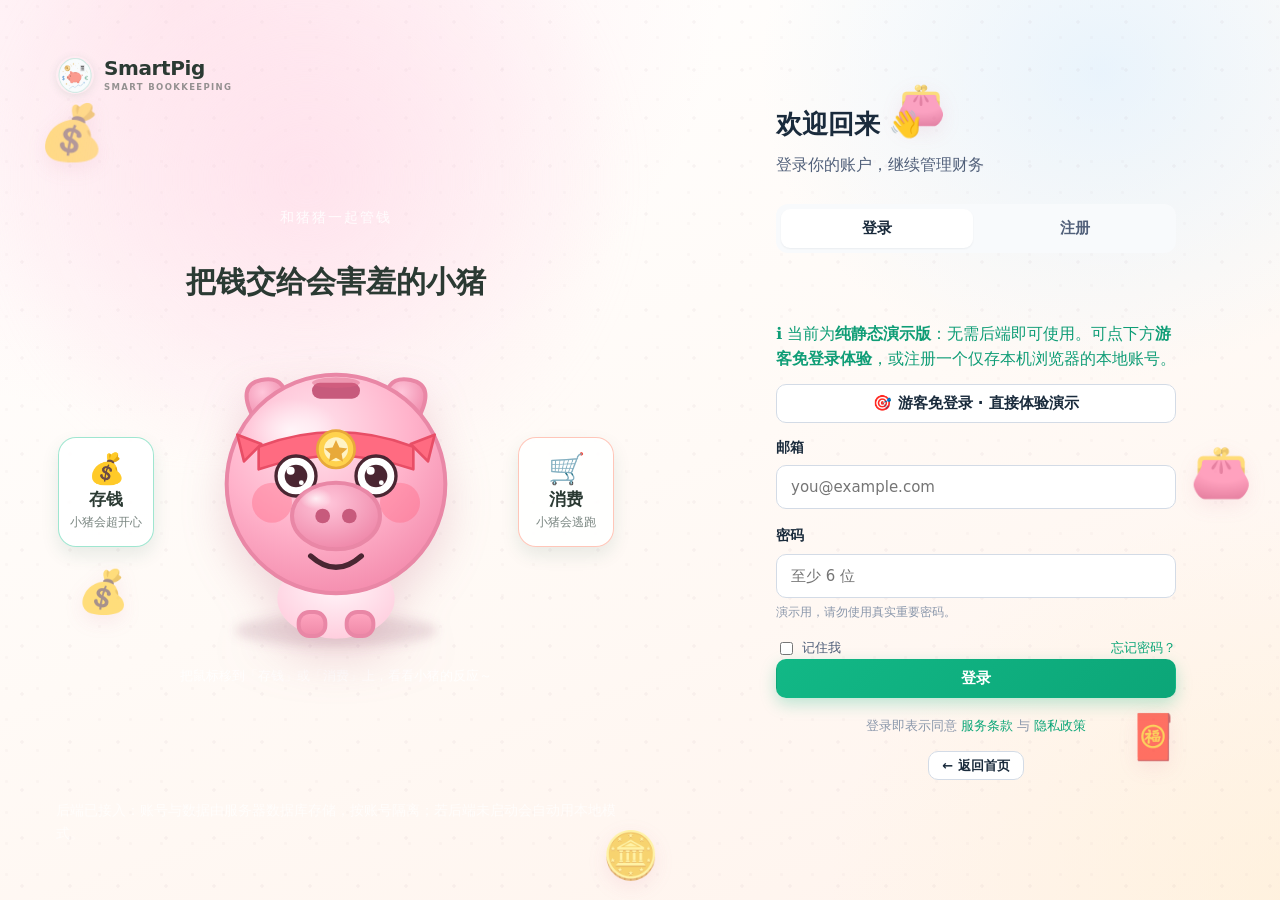
==== commit 663122b5: "fix: ??????????????+??????" ====
--- a/login.html
+++ b/login.html
@@ -207,6 +207,9 @@
         <div class="error-msg" id="errMsg"></div>
         <div class="ok-msg" id="okMsg"></div>
         <div class="hint" id="connHint" style="margin-bottom:12px"></div>
+        <button type="button" id="guestBtn" class="btn btn-ghost btn-block" style="display:none;margin-bottom:14px;font-weight:700">
+          🎯 游客免登录 · 直接体验演示
+        </button>
 
         <form id="authForm" novalidate>
           <div class="field" id="nameField" style="display:none">
@@ -274,9 +277,18 @@
       }
       connHint.textContent = '正在连接后端服务…';
       const b = await window.CWApiBase.resolve();
+      const isLocalDev = ['localhost', '127.0.0.1', ''].indexOf(location.hostname) !== -1;
       if (b === false) {
-        connHint.innerHTML = '⚠️ 未连接到后端服务（提交登录会返回 405）。<br>请先运行 <b>启动.bat</b>（或 <b>npm start</b>）再重新打开本页。';
-        connHint.style.color = '#e5484d';
+        if (isLocalDev) {
+          connHint.innerHTML = '⚠️ 未连接到后端服务（提交登录会返回 405）。<br>请先运行 <b>启动.bat</b>（或 <b>npm start</b>）再重新打开本页。';
+          connHint.style.color = '#e5484d';
+        } else {
+          // 纯静态托管版（如 GitHub Pages）：免后端，引导游客体验 / 本地注册
+          connHint.innerHTML = 'ℹ️ 当前为<b>纯静态演示版</b>：无需后端即可使用。可点下方<b>游客免登录体验</b>，或注册一个仅存本机浏览器的本地账号。';
+          connHint.style.color = '#0f9d76';
+          const gb = document.getElementById('guestBtn');
+          if (gb) gb.style.display = 'block';
+        }
       } else {
         const target = b || location.origin;
         const fromFile = location.protocol === 'file:';
@@ -310,6 +322,15 @@
     }
     tabLogin.addEventListener('click', () => setMode('login'));
     tabRegister.addEventListener('click', () => setMode('register'));
+
+    // 游客免登录进入演示（纯静态版）：清掉可能存在的本地会话，确保进入游客只读演示
+    const guestBtn = document.getElementById('guestBtn');
+    if (guestBtn) {
+      guestBtn.addEventListener('click', () => {
+        try { localStorage.removeItem('cw_session'); } catch (e) {}
+        location.href = 'dashboard.html';
+      });
+    }
 
     const emailRe = /^[^\s@]+@[^\s@]+\.[^\s@]+$/;
     const submitBtnEl = document.getElementById('submitBtn');
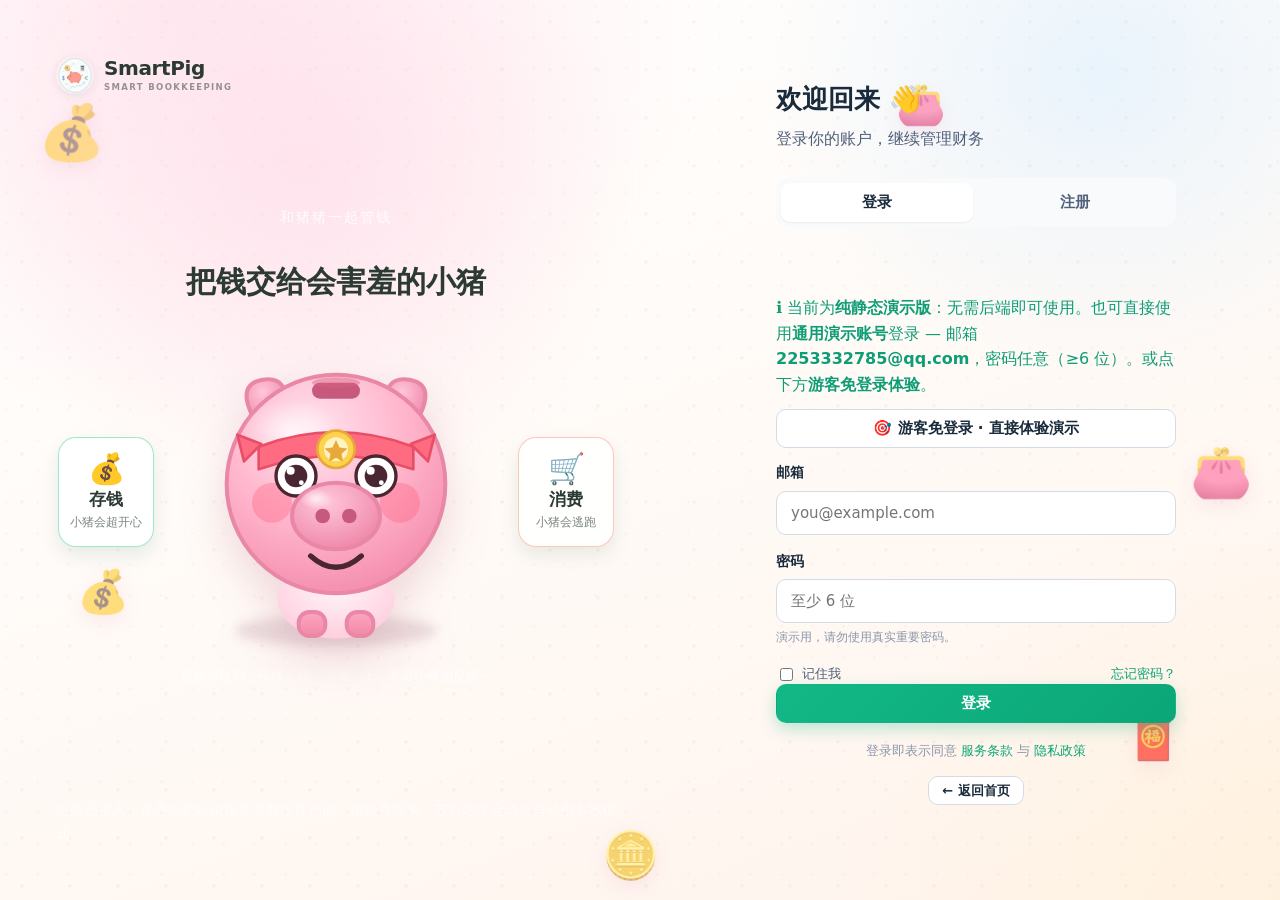
==== commit 20b3d7ac: "ui: ???????????" ====
--- a/login.html
+++ b/login.html
@@ -284,7 +284,9 @@
           connHint.style.color = '#e5484d';
         } else {
           // 纯静态托管版（如 GitHub Pages）：免后端，引导游客体验 / 本地注册
-          connHint.innerHTML = 'ℹ️ 当前为<b>纯静态演示版</b>：无需后端即可使用。可点下方<b>游客免登录体验</b>，或注册一个仅存本机浏览器的本地账号。';
+          connHint.innerHTML = 'ℹ️ 当前为<b>纯静态演示版</b>：无需后端即可使用。'
+            + '也可直接使用<b>通用演示账号</b>登录 — 邮箱 <b>2253332785@qq.com</b>，密码任意（≥6 位）。'
+            + '或点下方<b>游客免登录体验</b>。';
           connHint.style.color = '#0f9d76';
           const gb = document.getElementById('guestBtn');
           if (gb) gb.style.display = 'block';
